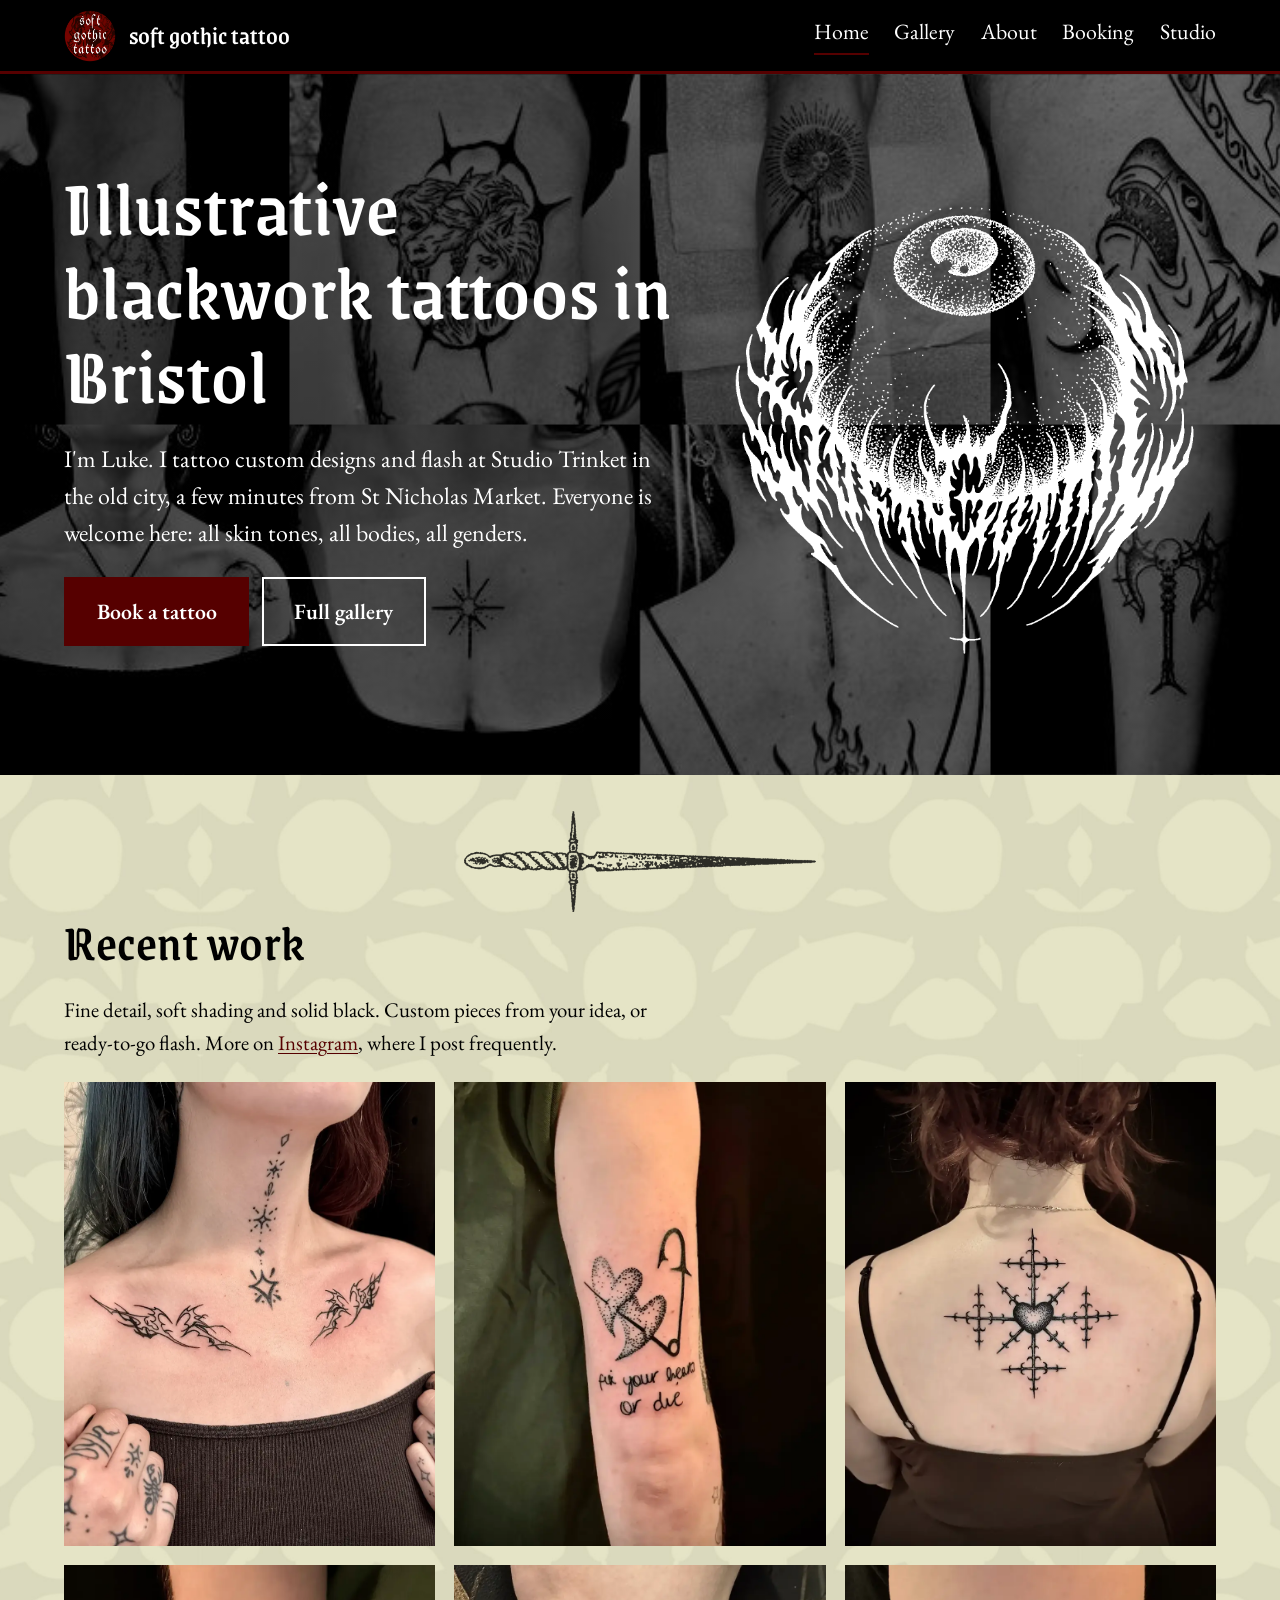
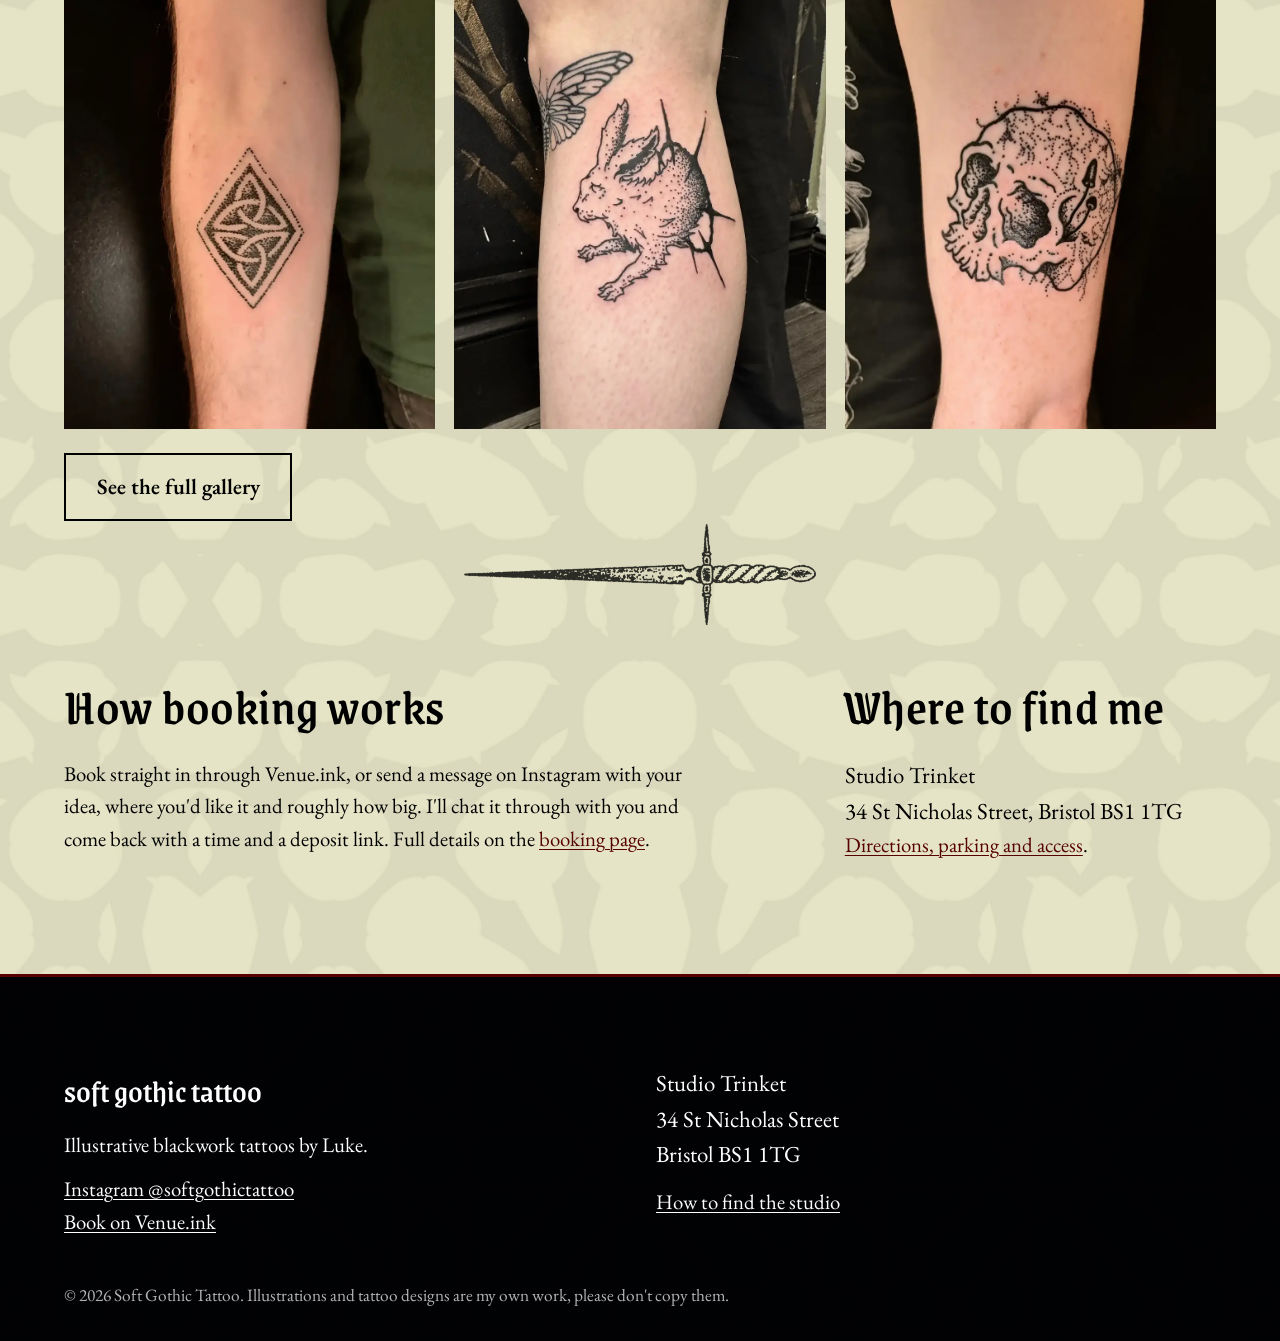
==== index.html @ 846de0ef "Cap the gallery photos at 1200px, half the payload Luke asked for the photographs to come down a bit" ====
<!DOCTYPE html>
<html lang="en-GB">
<head>
<meta charset="utf-8">
<meta name="viewport" content="width=device-width, initial-scale=1">
<title>Soft Gothic Tattoo | Illustrative Blackwork Tattoo Artist in Bristol</title>
<meta name="description" content="Luke tattoos illustrative blackwork — custom and flash — at Studio Trinket, Bristol. Everyone welcome. Book online or message on Instagram.">
<link rel="canonical" href="https://softgothictattoo.co.uk/">
<meta property="og:type" content="website">
<meta property="og:title" content="Soft Gothic Tattoo | Illustrative Blackwork Tattoo Artist in Bristol">
<meta property="og:description" content="Luke tattoos illustrative blackwork — custom and flash — at Studio Trinket, Bristol. Everyone welcome. Book online or message on Instagram.">
<meta property="og:url" content="https://softgothictattoo.co.uk/">
<meta property="og:image" content="https://softgothictattoo.co.uk/img/og.jpg">
<meta property="og:locale" content="en_GB">
<meta name="twitter:card" content="summary_large_image">
<link rel="icon" href="img/favicon-32.png">
<link rel="icon" href="img/icon-512.png">
<link rel="apple-touch-icon" href="img/apple-touch-icon.png">
<meta name="theme-color" content="#560000">
<link rel="preload" href="fonts/GrenzeGotisch-500.woff2" as="font" type="font/woff2" crossorigin>
<link rel="preload" href="fonts/EBGaramond-400.woff2" as="font" type="font/woff2" crossorigin>
<link rel="stylesheet" href="css/style.css">
<script type="application/ld+json">[{"@context": "https://schema.org", "@type": "Person", "name": "Luke", "alternateName": "Soft Gothic Tattoo", "jobTitle": "Tattoo artist", "description": "Illustrative blackwork tattoo artist in Bristol, working from Studio Trinket.", "url": "https://softgothictattoo.co.uk/", "image": "https://softgothictattoo.co.uk/img/og.jpg", "sameAs": ["https://www.instagram.com/softgothictattoo/", "https://venue.ink/@softgothictattoo/"], "knowsAbout": ["Illustrative blackwork tattoos", "Flash tattoos", "Custom tattoo design"], "worksFor": {"@type": "TattooParlor", "name": "Studio Trinket", "sameAs": "https://www.instagram.com/studiotrinket/", "address": {"@type": "PostalAddress", "streetAddress": "34 St Nicholas Street", "addressLocality": "Bristol", "postalCode": "BS1 1TG", "addressCountry": "GB"}}, "workLocation": {"@type": "Place", "name": "Studio Trinket", "address": {"@type": "PostalAddress", "streetAddress": "34 St Nicholas Street", "addressLocality": "Bristol", "postalCode": "BS1 1TG", "addressCountry": "GB"}}}]</script>
</head>
<body>
<header class="site-header">
  <div class="wrap">
    <a class="brand" href=""><img src="img/logo.png" alt="" width="52" height="52"><span>soft gothic tattoo</span></a>
    <nav class="site-nav" aria-label="Main"><ul><li><a href="" aria-current="page">Home</a></li><li><a href="gallery/">Gallery</a></li><li><a href="about/">About</a></li><li><a href="booking/">Booking</a></li><li><a href="studio/">Studio</a></li></ul></nav>
  </div>
</header>
<main>

<section class="hero">
  <div class="wrap">
    <div>
      <h1>Illustrative blackwork tattoos in Bristol</h1>
      <p>I'm Luke. I tattoo custom designs and flash at Studio Trinket in the old city, a few minutes from St Nicholas Market. Everyone is welcome here: all skin tones, all bodies, all genders.</p>
      <div class="btn-row">
        <a class="btn" href="https://venue.ink/@softgothictattoo/" target="_blank" rel="noopener">Book a tattoo</a>
        <a class="btn btn-outline" href="gallery/">Full gallery</a>
      </div>
    </div>
    <div class="hero-art"><img src="img/eye-flash-light.png" alt="Illustrative blackwork flash design of an eye surrounded by flames, drawn by Luke of Soft Gothic Tattoo" width="1400" height="1400"></div>
  </div>
</section>

<div class="rule" aria-hidden="true"><img src="img/dagger-flipped.png" alt="" width="1200" height="344"></div>

<section class="section">
  <div class="wrap">
    <h2>Recent work</h2>
    <p>Fine detail, soft shading and solid black. Custom pieces from your idea, or ready-to-go flash. More on <a href="https://www.instagram.com/softgothictattoo/" target="_blank" rel="noopener">Instagram</a>, where I post frequently.</p>
    <div class="grid">
      <figure><img src="img/tattoos/collarbone_tribal.webp" srcset="img/tattoos/collarbone_tribal-400.webp 400w, img/tattoos/collarbone_tribal-800.webp 800w, img/tattoos/collarbone_tribal.webp 1200w" sizes="(min-width: 52rem) 1200px, 45vw" alt="Symmetrical tribal tattoo on collarbone" width="1200" height="1200" loading="lazy"></figure>
      <figure><img src="img/tattoos/bicep_heart.webp" srcset="img/tattoos/bicep_heart-400.webp 400w, img/tattoos/bicep_heart-800.webp 800w, img/tattoos/bicep_heart.webp 900w" sizes="(min-width: 52rem) 1200px, 45vw" alt="Illustrative tattoo of heart pierced with paperclip and text on bicep" width="900" height="1200" loading="lazy"></figure>
      <figure><img src="img/tattoos/back_ornamental.webp" srcset="img/tattoos/back_ornamental-400.webp 400w, img/tattoos/back_ornamental-800.webp 800w, img/tattoos/back_ornamental.webp 899w" sizes="(min-width: 52rem) 1200px, 45vw" alt="Symmetrical blackwork tattoo on upper back" width="899" height="1200" loading="lazy"></figure>
      <figure><img src="img/tattoos/forearm_celtic.webp" srcset="img/tattoos/forearm_celtic-400.webp 400w, img/tattoos/forearm_celtic-800.webp 800w, img/tattoos/forearm_celtic.webp 938w" sizes="(min-width: 52rem) 1200px, 45vw" alt="Celtic tattoo on forearm" width="938" height="1200" loading="lazy"></figure>
      <figure><img src="img/tattoos/calf_illustrative.webp" srcset="img/tattoos/calf_illustrative-400.webp 400w, img/tattoos/calf_illustrative-800.webp 800w, img/tattoos/calf_illustrative.webp 900w" sizes="(min-width: 52rem) 1200px, 45vw" alt="Illustrative rabbit tattoo on calf" width="900" height="1200" loading="lazy"></figure>
      <figure><img src="img/tattoos/forearm_skull.webp" srcset="img/tattoos/forearm_skull-400.webp 400w, img/tattoos/forearm_skull-800.webp 800w, img/tattoos/forearm_skull.webp 900w" sizes="(min-width: 52rem) 1200px, 45vw" alt="Illustrative skull tattoo on the upper arm" width="900" height="1200" loading="lazy"></figure>
    </div>
    <div class="btn-row"><a class="btn btn-outline" href="gallery/">See the full gallery</a></div>
  </div>
</section>

<div class="rule" aria-hidden="true"><img src="img/dagger.png" alt="" width="1200" height="344"></div>

<section class="section">
  <div class="wrap cols cols-aside">
    <div>
      <h2>How booking works</h2>
      <p>Book straight in through Venue.ink, or send a message on Instagram with your idea, where you'd like it and roughly how big. I'll chat it through with you and come back with a time and a deposit link. Full details on the <a href="booking/">booking page</a>.</p>
    </div>
    <div>
      <h2>Where to find me</h2>
      <address class="address">Studio Trinket<br>34 St Nicholas Street, Bristol BS1 1TG</address>
      <p><a href="studio/">Directions, parking and access</a>.</p>
    </div>
  </div>
</section>

</main>
<footer class="site-footer">
  <div class="wrap">
    <div class="cols">
      <div>
        <div class="footer-brand">soft gothic tattoo</div>
        <p>Illustrative blackwork tattoos by Luke.</p>
        <p><a href="https://www.instagram.com/softgothictattoo/" rel="me noopener" target="_blank">Instagram @softgothictattoo</a><br><a href="https://venue.ink/@softgothictattoo/" target="_blank" rel="noopener">Book on Venue.ink</a></p>
      </div>
      <div>
        <address class="address">Studio Trinket<br>34 St Nicholas Street<br>Bristol BS1 1TG</address>
        <p><a href="studio/">How to find the studio</a></p>
      </div>
    </div>
    <small>&copy; 2026 Soft Gothic Tattoo. Illustrations and tattoo designs are my own work, please don't copy them.</small>
  </div>
</footer>
</body>
</html>
---- css/style.css ----
/* Soft Gothic Tattoo — style.css
   Tokens sampled from Luke's business card and Instagram assets. */

@font-face {
  font-family: "Grenze Gotisch";
  src: url("../fonts/GrenzeGotisch-500.woff2") format("woff2");
  font-weight: 500; font-style: normal; font-display: swap;
}
@font-face {
  font-family: "EB Garamond";
  src: url("../fonts/EBGaramond-400.woff2") format("woff2");
  font-weight: 400; font-style: normal; font-display: swap;
}
@font-face {
  font-family: "EB Garamond";
  src: url("../fonts/EBGaramond-400i.woff2") format("woff2");
  font-weight: 400; font-style: italic; font-display: swap;
}
@font-face {
  font-family: "EB Garamond";
  src: url("../fonts/EBGaramond-600.woff2") format("woff2");
  font-weight: 600; font-style: normal; font-display: swap;
}

:root {
  --ink: #000000;
  --parchment: #e5e4c6;
  --parchment-dark: #dad9bd;
  --parchment-deep: #c9c8aa;
  --oxblood: #560000;
  --bone: #ffffff;

  --display: "Grenze Gotisch", "UnifrakturCook", serif;
  --body: "EB Garamond", Garamond, Georgia, serif;

  --measure: 62ch;
  --gutter: clamp(1.25rem, 4vw, 3rem);
  --space: clamp(2.5rem, 7vw, 6rem);
}

*, *::before, *::after { box-sizing: border-box; }

/* The parchment colour stays underneath: the tile is the same #e5e4c6 in its
   light areas, so the page still reads correctly while the image loads, and
   if it ever fails to load nothing shifts.
   26rem: the artwork is a kaleidoscope rather than a true
   repeating wallpaper, so past roughly 24rem its mirror axes read as
   irregular blobs with flattened bands between them rather than a pattern.
   This is about as large as it goes while the geometry still resolves. */
html { background: var(--parchment) url("../img/bg-pattern.jpg") top center / 55rem repeat; scroll-behavior: smooth; }
@media (prefers-reduced-motion: reduce) { html { scroll-behavior: auto; } }

body {
  margin: 0;
  color: var(--ink);
  font-family: var(--body);
  font-size: clamp(1.125rem, 1rem + 0.4vw, 1.3rem);
  line-height: 1.55;
  -webkit-font-smoothing: antialiased;
}

img { max-width: 100%; height: auto; display: block; }

a { color: var(--oxblood); text-decoration-thickness: 1px; text-underline-offset: 0.15em; }
a:hover { color: var(--ink); }
:focus-visible { outline: 3px solid var(--oxblood); outline-offset: 3px; }

h1, h2, h3 {
  font-family: var(--display);
  font-weight: 500;
  line-height: 1.05;
  letter-spacing: 0.01em;
  margin: 0 0 0.5em;
}
h1 { font-size: clamp(2.6rem, 2rem + 4vw, 5rem); }
h2 { font-size: clamp(2rem, 1.5rem + 2.2vw, 3.2rem); }
h3 { font-size: clamp(1.5rem, 1.2rem + 1vw, 2rem); }
p  { margin: 0 0 1.1em; max-width: var(--measure); }
ul, ol { max-width: var(--measure); padding-left: 1.2em; }
li { margin-bottom: 0.35em; }
strong { font-weight: 600; }

.wrap { width: min(100% - 2 * var(--gutter), 72rem); margin-inline: auto; }

/* ---------- Header ---------- */
.site-header {
  background: var(--ink);
  color: var(--bone);
  border-bottom: 3px solid var(--oxblood);
}
.site-header .wrap {
  display: flex; align-items: center; justify-content: space-between;
  gap: 1rem; padding: 0.6rem 0;
}
.brand { display: flex; align-items: center; gap: 0.8rem; color: var(--bone); text-decoration: none; }
.brand img { width: 52px; height: 52px; }
.brand span { font-family: var(--display); font-size: 1.6rem; line-height: 1; }
.site-nav ul { list-style: none; margin: 0; padding: 0; display: flex; gap: clamp(0.8rem, 2vw, 1.6rem); flex-wrap: wrap; justify-content: flex-end; }
/* 1.05em, matching .btn, not 1.05rem: rem is against the 16px root while the
   buttons scale with the body's fluid size, so the same number in different
   units left the nav five pixels smaller and the gap widened with the
   viewport. */
.site-nav a { color: var(--bone); text-decoration: none; font-size: 1.05em; padding: 0.3em 0; border-bottom: 2px solid transparent; }
.site-nav a:hover, .site-nav a[aria-current="page"] { border-bottom-color: var(--oxblood); color: var(--bone); }
@media (max-width: 40rem) {
  .site-header .wrap { flex-direction: column; align-items: flex-start; }
  /* Thumb-sized nav targets. At 0.3em padding these came out 38px tall, under
     the 44px touch guideline; the extra padding is only applied here so the
     desktop header keeps its height. */
  .site-nav a { padding: 0.62em 0; }
  .site-nav ul { justify-content: flex-start; }
}

/* ---------- Hero ---------- */
.hero {
  position: relative; isolation: isolate;
  /* Collage of 24 pieces from img/tattoos, desaturated and darkened.
     --ink underneath keeps the band solid while it loads. White text sits
     on this, so the darkening in the file and the ::before gradient below
     work together; check contrast if either changes. */
  background: var(--ink) url("../img/hero-collage.jpg") center / cover;
  color: var(--bone);
  padding: var(--space) 0;
}
.hero::before { content: ""; position: absolute; inset: 0; z-index: -1;
  background: linear-gradient(90deg, rgba(0,0,0,.6), rgba(0,0,0,.4)); }
/* The gradient is horizontal, so on a wide screen the text sits in its dark
   end and the light end falls under the artwork. On a phone the text spans
   the full width and reaches the light end, which is why the light stop is
   .4 and not lower: at .25 the heading measured 4.2:1 there, under AA. */
.hero .wrap { display: grid; grid-template-columns: 1fr; gap: 2rem; align-items: center; }
@media (min-width: 52rem) { .hero .wrap { grid-template-columns: 1.1fr 0.9fr; } }
.hero h1 { color: var(--bone); margin-bottom: 0.3em; }
.hero p { font-size: 1.15em; color: var(--bone); }
.hero a { color: var(--bone); }
.hero-art { justify-self: center; max-width: 30rem; }
/* The artwork is now cream ink on transparency, drawn to sit straight on
   the dark hero. The white mount it used to need would box it in. */
.hero-art img { background: none; border: 0; }
/* The portrait is a circle drawn on a square with transparent corners, so the
   crop is done here rather than baked into the file: that keeps it a small
   flat JPEG and lets the browser antialias the edge. */
.portrait { justify-self: center; max-width: 30rem; }
.portrait img { width: 100%; height: auto; border-radius: 50%; }

/* ---------- Sections ---------- */
.section { padding: var(--space) 0; }
.section-alt { background: var(--parchment-dark); }
/* The blade is a thin line in a box ~101px tall: the crossguard spikes are
   part of the artwork, so the canvas cannot be cropped, but the space they
   sit in is nearly empty. The negative margin reclaims that dead space, which
   padding alone cannot reach. It scales with the viewport because the dead
   space scales with the image: a fixed value large enough to help on desktop
   is larger than the whole empty area on a phone, and pulls the spike tips up
   into the dark hero where they vanish. */
.rule { display: flex; justify-content: center; align-items: center; gap: 0; padding: 0 var(--gutter); margin: clamp(-1.5rem, -2vw, -0.5rem) 0; }
/* A dagger is already a visual break, so a section butting onto one does not
   need its full rhythm spacing as well: the two together read as a hole. */
.rule + .section { padding-top: calc(var(--space) * 0.3); }
.section:has(+ .rule) { padding-bottom: calc(var(--space) * 0.3); }

/* The negative margin above closes the gap on both sides of a dagger. The two
   outer edges want air instead: the top dagger should sit clear of the hero,
   and the lower one should give the section beneath it room to start. Dropping
   the pull on just those edges restores the image's own spacing there. */
.hero + .rule { margin-top: calc(var(--space) * 0.4); }
.section + .rule { margin-bottom: calc(var(--space) * 0.3); }
/* A trailing button row carries its own bottom margin, which would stack
   on that padding and reopen the gap the line above just closed. */
.section:has(+ .rule) .btn-row:last-child { margin-bottom: 0; }
.rule img { width: min(44%, 22rem); filter: invert(1); opacity: 0.8; }
.rule img + img { transform: scaleX(-1); }
.hero .rule img, .site-footer .rule img { filter: none; }

/* cross as list marker and small ornament */
.cross-list { list-style: none; padding-left: 0; }
.cross-list li { position: relative; padding-left: 1.6em; }
.cross-list li::before {
  content: ""; position: absolute; left: 0; top: 0.42em; width: 0.9em; height: 0.9em;
  background: var(--ink); -webkit-mask: url("../img/cross.png") center / contain no-repeat; mask: url("../img/cross.png") center / contain no-repeat;
}

.btn {
  display: inline-block; font-family: var(--body); font-weight: 600; font-size: 1.05em;
  background: var(--oxblood); color: var(--bone); text-decoration: none;
  padding: 0.7em 1.4em; border: 2px solid var(--oxblood);
}
.btn:hover { background: var(--ink); border-color: var(--ink); color: var(--bone); }
.btn-outline { background: transparent; color: var(--ink); border-color: var(--ink); }
.btn-outline:hover { background: var(--ink); color: var(--bone); }
.hero .btn-outline { color: var(--bone); border-color: var(--bone); }
.btn-row { display: flex; gap: 0.8rem; flex-wrap: wrap; margin: 1.5rem 0 2.5rem; }

/* ---------- Portfolio grid ---------- */
.grid { display: grid; gap: 0.9rem; grid-template-columns: repeat(2, 1fr); }
@media (min-width: 52rem) { .grid { grid-template-columns: repeat(3, 1fr); gap: 1.2rem; } }
.grid figure { margin: 0; background: var(--parchment-dark); overflow: hidden; }
.grid img { width: 100%; aspect-ratio: 4 / 5; object-fit: cover; }

/* Slight zoom on hover. overflow:hidden above keeps the growth inside the
   tile instead of spilling over its neighbours. Guarded by hover:hover so a
   touch screen does not leave a photo stuck mid-zoom after a tap. */
@media (hover: hover) {
  .grid img { transition: transform 0.4s ease; }
  /* 25%. On a 1x desktop the browser picks the 400px file for a 371px slot,
     which a 25% zoom stretches about 1.16x, so the hovered tile softens very
     slightly there. Inflating the `sizes` slot to cover the zoom would fix it
     but would pull the full-size file back down on every 1x desktop, and on
     phones, where hover never fires at all. Not worth 11 MB for a transient
     artefact on one tile. */
  .grid figure:hover img { transform: scale(1.25); }
}
@media (prefers-reduced-motion: reduce) {
  .grid img { transition: none; }
  .grid figure:hover img { transform: none; }
}
.grid figcaption { font-size: 0.95rem; padding: 0.5rem 0.2rem 0.8rem; color: #333; }

/* ---------- Two-column info ---------- */
.cols { display: grid; gap: 2rem; grid-template-columns: 1fr; }
@media (min-width: 52rem) { .cols { grid-template-columns: 1fr 1fr; } }
/* "Where to find me" lines up with the rightmost photo above it. Same three
   tracks and same gap as .grid, with the first column spanning two, so the
   edges are computed from the identical track maths rather than guessed at
   with a percentage. Scoped to this one section: .cols also lays out the
   footer on every page and the studio page. */
@media (min-width: 52rem) {
  .cols-aside { grid-template-columns: repeat(3, 1fr); gap: 1.2rem; }
  .cols-aside > :first-child { grid-column: span 2; }
}

.map { aspect-ratio: 4 / 3; width: 100%; border: 0; filter: grayscale(1) contrast(1.1); }
.address { font-style: normal; font-size: 1.1em; }
.studio-mark { width: min(100%, 16rem); margin: 1rem 0; mix-blend-mode: multiply; }

/* ---------- Footer ---------- */
.site-footer {
  position: relative; isolation: isolate;
  background: var(--ink);
  color: var(--bone);
  padding: var(--space) 0 2rem;
  border-top: 3px solid var(--oxblood);
}
.site-footer::before { content: ""; position: absolute; inset: 0; z-index: -1; opacity: 0.07;
  background: url("../img/pattern.png") center / 26rem; filter: invert(1); }
.site-footer a { color: var(--bone); }
.site-footer .cols { align-items: start; }
.site-footer p, .site-footer address { margin-bottom: 0.6em; }
.site-footer small { display: block; margin-top: 2rem; opacity: 0.7; }
.footer-brand { font-family: var(--display); font-size: 2rem; margin-bottom: 0.4em; }

.visually-hidden { position: absolute; width: 1px; height: 1px; overflow: hidden; clip: rect(0 0 0 0); white-space: nowrap; }

/* ---------- Click to enlarge ---------- */
/* The gallery photo is a link to its full-size file; a script upgrades that
   into a native <dialog>. Both paths are styled here so the link looks the
   same whether or not the script runs. */
.grid a.zoom { display: block; cursor: zoom-in; }
.grid a.zoom:focus-visible { outline: 3px solid var(--oxblood); outline-offset: 3px; }

.lightbox {
  width: 100%; max-width: 100%;
  height: 100%; max-height: 100%;
  margin: 0; padding: 0; border: 0;
  background: transparent;
  overflow: hidden;
  font-family: var(--body);
  color: var(--bone);
}
.lightbox::backdrop { background: rgba(10, 10, 10, 0.94); }
.lightbox img {
  position: absolute; inset: 0; margin: auto;
  width: auto; height: auto;
  max-width: calc(100% - 5rem);
  max-height: calc(100% - 6rem);
}
.lightbox-btn {
  position: absolute;
  display: flex; align-items: center; justify-content: center;
  width: 3rem; height: 3rem;
  padding: 0; border: 0; border-radius: 50%;
  background: rgba(0, 0, 0, 0.55);
  color: var(--bone);
  font-family: var(--body); font-size: 2rem; line-height: 1;
  cursor: pointer;
}
.lightbox-btn:hover { background: var(--oxblood); }
.lightbox-btn:focus-visible { outline: 3px solid var(--bone); outline-offset: 2px; }
.lightbox-close { top: 0.8rem; right: 0.8rem; }
.lightbox-prev { left: 0.5rem; top: 50%; transform: translateY(-50%); }
.lightbox-next { right: 0.5rem; top: 50%; transform: translateY(-50%); }
/* max-width: none undoes the global measure on p, which would otherwise pin
   this to a 62ch box on the left rather than centring it under the photo. */
.lightbox-count {
  position: absolute; left: 0; right: 0; bottom: 1rem;
  margin: 0; max-width: none;
  text-align: center; font-size: 0.95rem; opacity: 0.75;
}

/* Stop the page scrolling behind the open photo. */
body:has(.lightbox[open]) { overflow: hidden; }

/* On a phone the side room the arrows need costs the photo a fifth of the
   screen, so let them sit over its edges instead; their dark discs stay
   legible against the photograph. */
@media (max-width: 40rem) {
  .lightbox img { max-width: calc(100% - 1rem); max-height: calc(100% - 7rem); }
  .lightbox-prev { left: 0.4rem; }
  .lightbox-next { right: 0.4rem; }
}
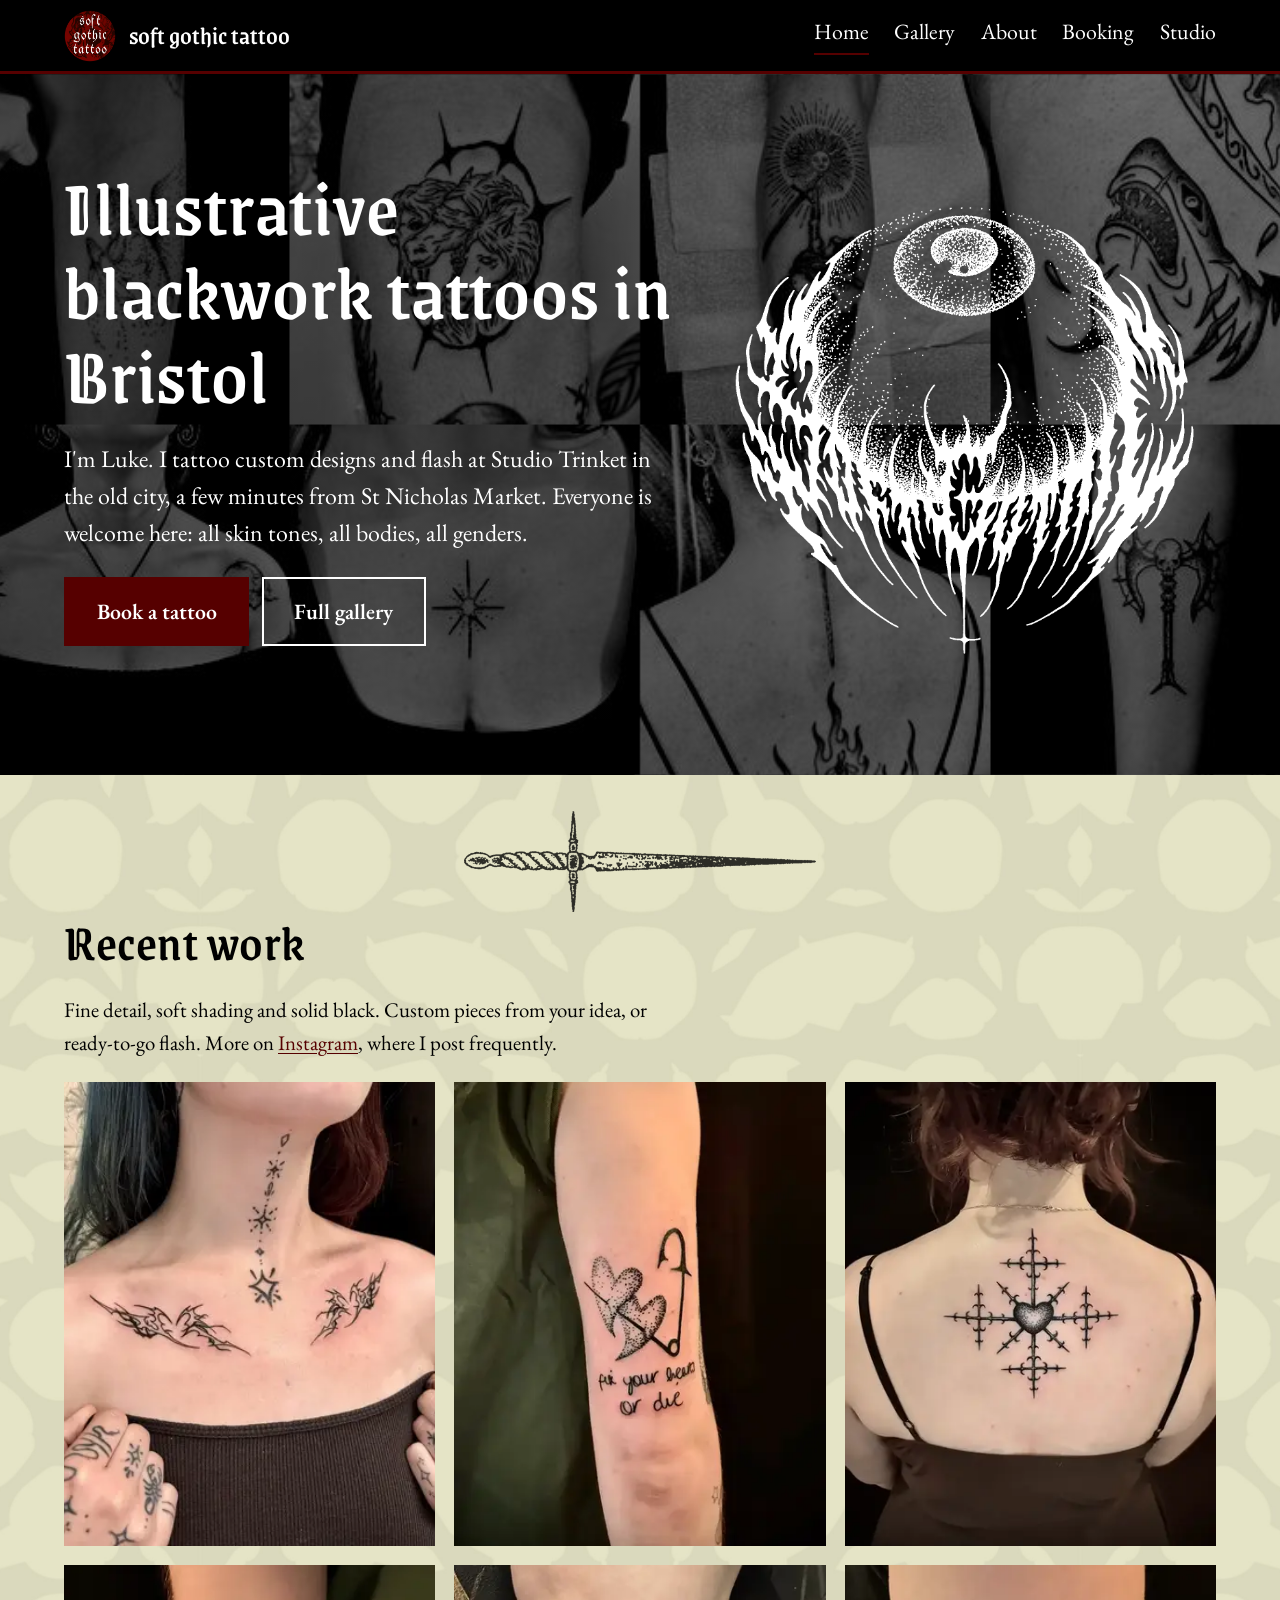
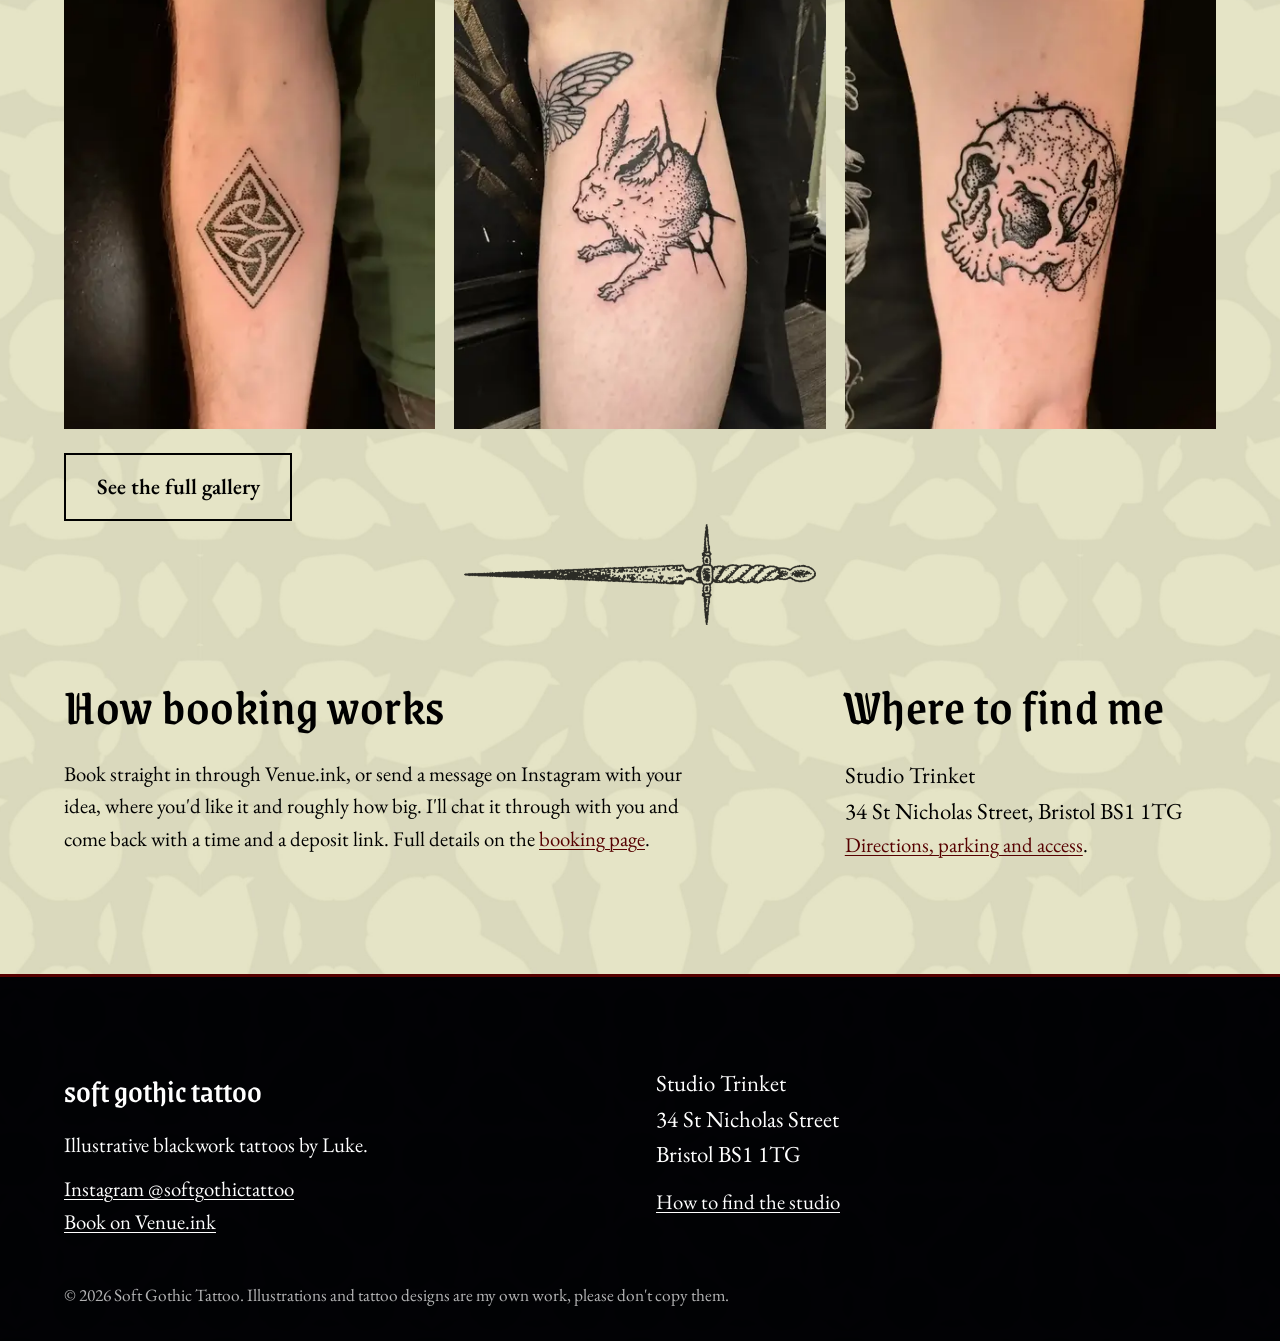
==== commit 3a3a87c5: "Let the tiles load tile-sized photos, and drop unused files A .grid tile is 371px wide on any deskto" ====
--- a/index.html
+++ b/index.html
@@ -52,12 +52,12 @@
     <h2>Recent work</h2>
     <p>Fine detail, soft shading and solid black. Custom pieces from your idea, or ready-to-go flash. More on <a href="https://www.instagram.com/softgothictattoo/" target="_blank" rel="noopener">Instagram</a>, where I post frequently.</p>
     <div class="grid">
-      <figure><img src="img/tattoos/collarbone_tribal.webp" srcset="img/tattoos/collarbone_tribal-400.webp 400w, img/tattoos/collarbone_tribal-800.webp 800w, img/tattoos/collarbone_tribal.webp 1200w" sizes="(min-width: 52rem) 1200px, 45vw" alt="Symmetrical tribal tattoo on collarbone" width="1200" height="1200" loading="lazy"></figure>
-      <figure><img src="img/tattoos/bicep_heart.webp" srcset="img/tattoos/bicep_heart-400.webp 400w, img/tattoos/bicep_heart-800.webp 800w, img/tattoos/bicep_heart.webp 900w" sizes="(min-width: 52rem) 1200px, 45vw" alt="Illustrative tattoo of heart pierced with paperclip and text on bicep" width="900" height="1200" loading="lazy"></figure>
-      <figure><img src="img/tattoos/back_ornamental.webp" srcset="img/tattoos/back_ornamental-400.webp 400w, img/tattoos/back_ornamental-800.webp 800w, img/tattoos/back_ornamental.webp 899w" sizes="(min-width: 52rem) 1200px, 45vw" alt="Symmetrical blackwork tattoo on upper back" width="899" height="1200" loading="lazy"></figure>
-      <figure><img src="img/tattoos/forearm_celtic.webp" srcset="img/tattoos/forearm_celtic-400.webp 400w, img/tattoos/forearm_celtic-800.webp 800w, img/tattoos/forearm_celtic.webp 938w" sizes="(min-width: 52rem) 1200px, 45vw" alt="Celtic tattoo on forearm" width="938" height="1200" loading="lazy"></figure>
-      <figure><img src="img/tattoos/calf_illustrative.webp" srcset="img/tattoos/calf_illustrative-400.webp 400w, img/tattoos/calf_illustrative-800.webp 800w, img/tattoos/calf_illustrative.webp 900w" sizes="(min-width: 52rem) 1200px, 45vw" alt="Illustrative rabbit tattoo on calf" width="900" height="1200" loading="lazy"></figure>
-      <figure><img src="img/tattoos/forearm_skull.webp" srcset="img/tattoos/forearm_skull-400.webp 400w, img/tattoos/forearm_skull-800.webp 800w, img/tattoos/forearm_skull.webp 900w" sizes="(min-width: 52rem) 1200px, 45vw" alt="Illustrative skull tattoo on the upper arm" width="900" height="1200" loading="lazy"></figure>
+      <figure><img src="img/tattoos/collarbone_tribal.webp" srcset="img/tattoos/collarbone_tribal-400.webp 400w, img/tattoos/collarbone_tribal-800.webp 800w, img/tattoos/collarbone_tribal.webp 1200w" sizes="(min-width: 52rem) 380px, 45vw" alt="Symmetrical tribal tattoo on collarbone" width="1200" height="1200" loading="lazy"></figure>
+      <figure><img src="img/tattoos/bicep_heart.webp" srcset="img/tattoos/bicep_heart-400.webp 400w, img/tattoos/bicep_heart-800.webp 800w, img/tattoos/bicep_heart.webp 900w" sizes="(min-width: 52rem) 380px, 45vw" alt="Illustrative tattoo of heart pierced with paperclip and text on bicep" width="900" height="1200" loading="lazy"></figure>
+      <figure><img src="img/tattoos/back_ornamental.webp" srcset="img/tattoos/back_ornamental-400.webp 400w, img/tattoos/back_ornamental-800.webp 800w, img/tattoos/back_ornamental.webp 899w" sizes="(min-width: 52rem) 380px, 45vw" alt="Symmetrical blackwork tattoo on upper back" width="899" height="1200" loading="lazy"></figure>
+      <figure><img src="img/tattoos/forearm_celtic.webp" srcset="img/tattoos/forearm_celtic-400.webp 400w, img/tattoos/forearm_celtic-800.webp 800w, img/tattoos/forearm_celtic.webp 938w" sizes="(min-width: 52rem) 380px, 45vw" alt="Celtic tattoo on forearm" width="938" height="1200" loading="lazy"></figure>
+      <figure><img src="img/tattoos/calf_illustrative.webp" srcset="img/tattoos/calf_illustrative-400.webp 400w, img/tattoos/calf_illustrative-800.webp 800w, img/tattoos/calf_illustrative.webp 900w" sizes="(min-width: 52rem) 380px, 45vw" alt="Illustrative rabbit tattoo on calf" width="900" height="1200" loading="lazy"></figure>
+      <figure><img src="img/tattoos/forearm_skull.webp" srcset="img/tattoos/forearm_skull-400.webp 400w, img/tattoos/forearm_skull-800.webp 800w, img/tattoos/forearm_skull.webp 900w" sizes="(min-width: 52rem) 380px, 45vw" alt="Illustrative skull tattoo on the upper arm" width="900" height="1200" loading="lazy"></figure>
     </div>
     <div class="btn-row"><a class="btn btn-outline" href="gallery/">See the full gallery</a></div>
   </div>
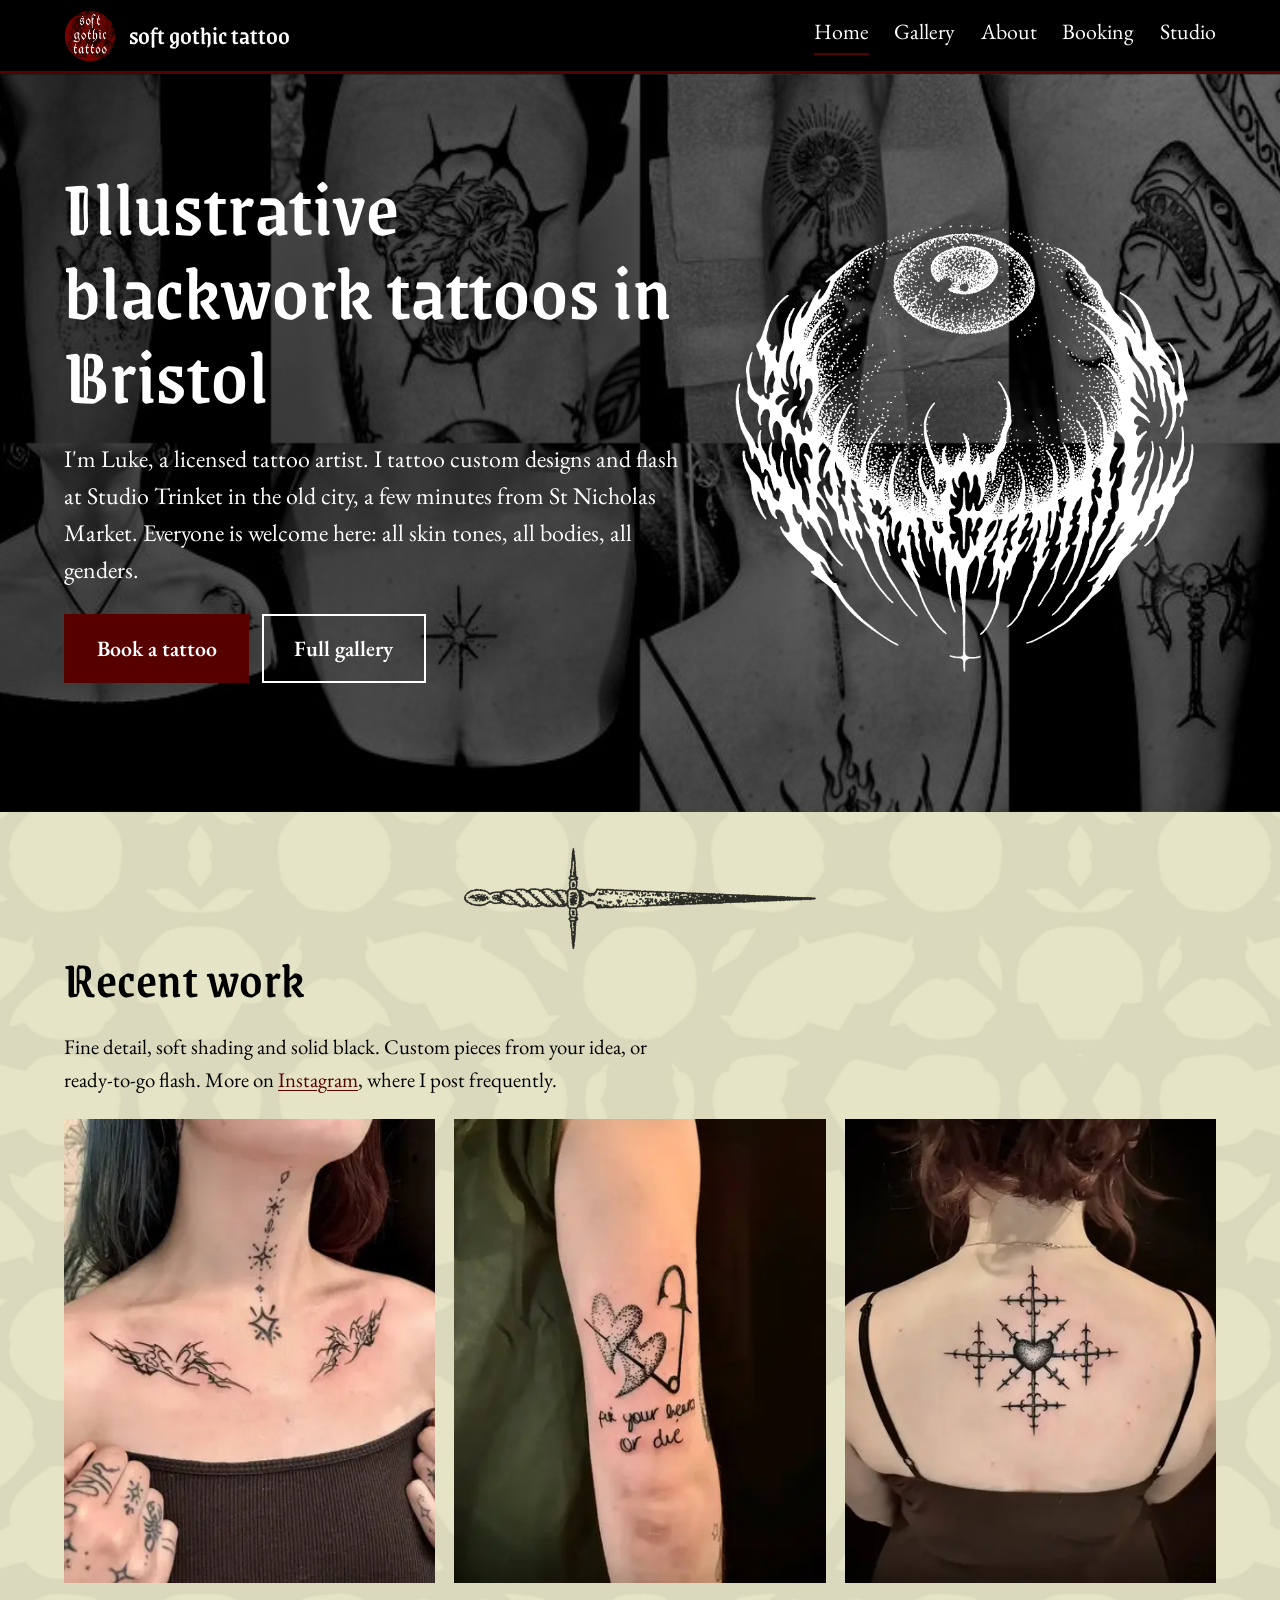
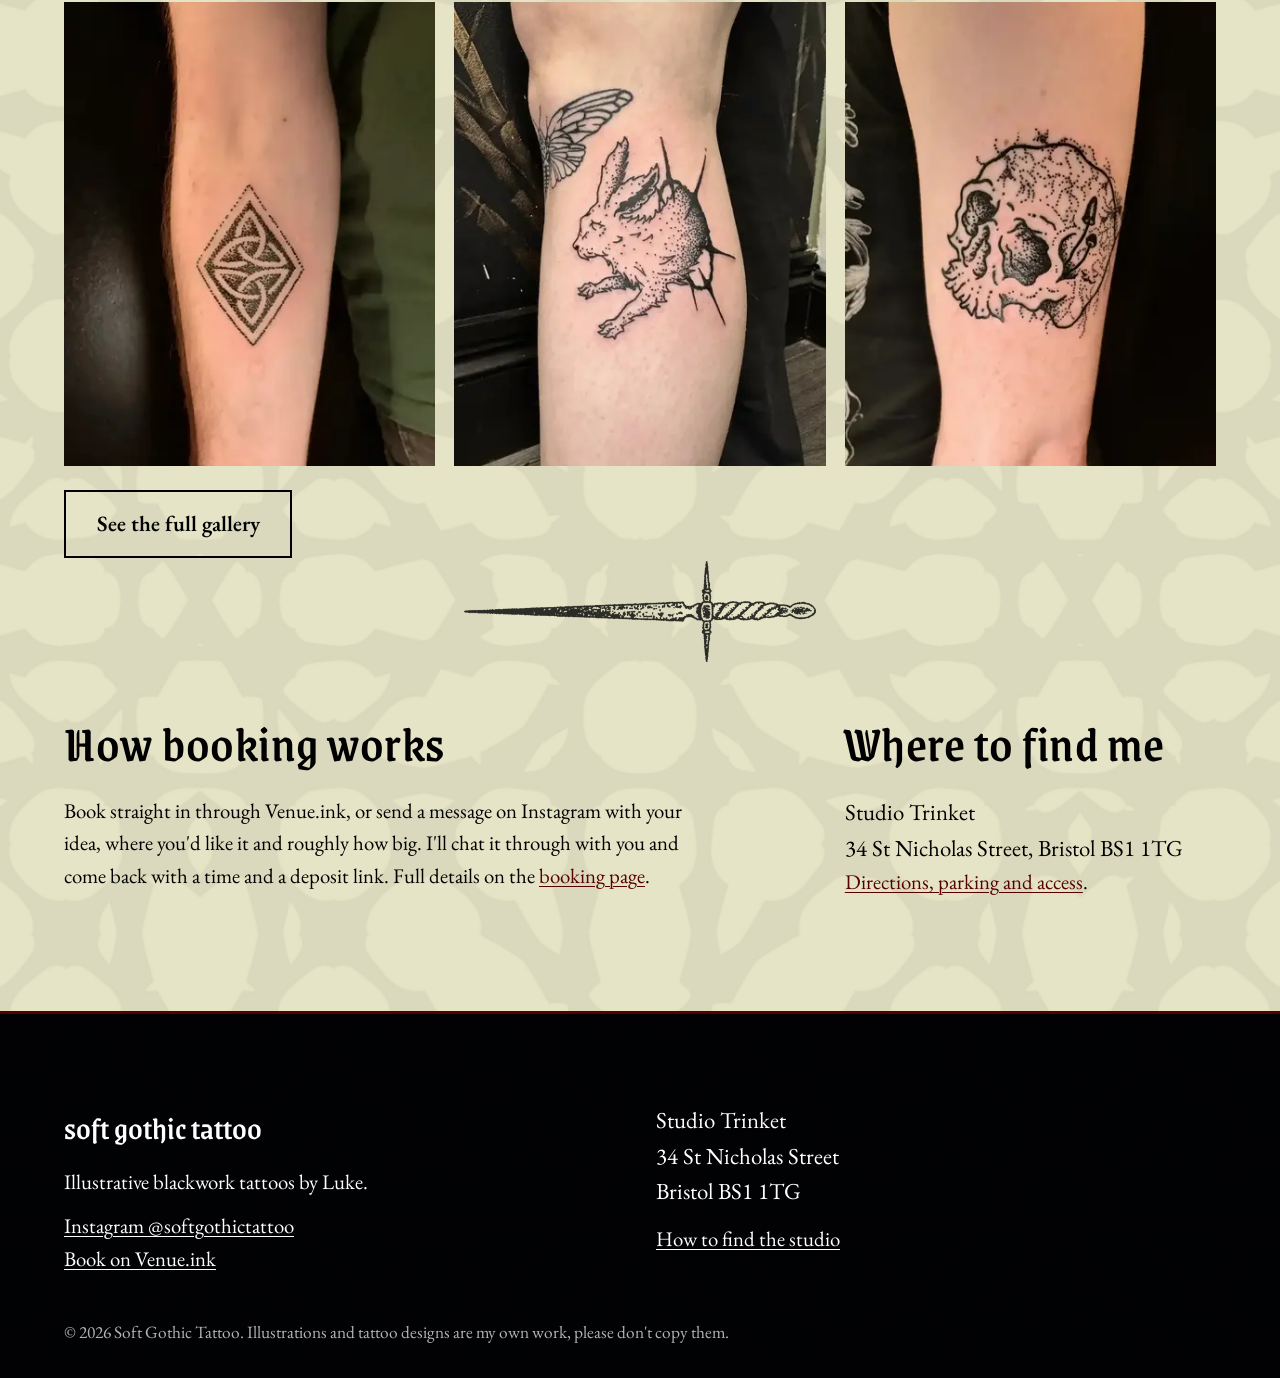
==== commit 2cd5512c: "Move the gallery captions into the enlarged view, and say Luke is licensed The grid is photographs a" ====
--- a/index.html
+++ b/index.html
@@ -5,12 +5,12 @@
 <meta name="viewport" content="width=device-width, initial-scale=1">
 <title>Soft Gothic Tattoo | Illustrative Blackwork Tattoo Artist in Bristol</title>
 <meta name="description" content="Luke tattoos illustrative blackwork — custom and flash — at Studio Trinket, Bristol. Everyone welcome. Book online or message on Instagram.">
-<link rel="canonical" href="https://softgothictattoo.co.uk/">
+<link rel="canonical" href="https://softgothictattoo.github.io/">
 <meta property="og:type" content="website">
 <meta property="og:title" content="Soft Gothic Tattoo | Illustrative Blackwork Tattoo Artist in Bristol">
 <meta property="og:description" content="Luke tattoos illustrative blackwork — custom and flash — at Studio Trinket, Bristol. Everyone welcome. Book online or message on Instagram.">
-<meta property="og:url" content="https://softgothictattoo.co.uk/">
-<meta property="og:image" content="https://softgothictattoo.co.uk/img/og.jpg">
+<meta property="og:url" content="https://softgothictattoo.github.io/">
+<meta property="og:image" content="https://softgothictattoo.github.io/img/og.jpg">
 <meta property="og:locale" content="en_GB">
 <meta name="twitter:card" content="summary_large_image">
 <link rel="icon" href="img/favicon-32.png">
@@ -20,7 +20,7 @@
 <link rel="preload" href="fonts/GrenzeGotisch-500.woff2" as="font" type="font/woff2" crossorigin>
 <link rel="preload" href="fonts/EBGaramond-400.woff2" as="font" type="font/woff2" crossorigin>
 <link rel="stylesheet" href="css/style.css">
-<script type="application/ld+json">[{"@context": "https://schema.org", "@type": "Person", "name": "Luke", "alternateName": "Soft Gothic Tattoo", "jobTitle": "Tattoo artist", "description": "Illustrative blackwork tattoo artist in Bristol, working from Studio Trinket.", "url": "https://softgothictattoo.co.uk/", "image": "https://softgothictattoo.co.uk/img/og.jpg", "sameAs": ["https://www.instagram.com/softgothictattoo/", "https://venue.ink/@softgothictattoo/"], "knowsAbout": ["Illustrative blackwork tattoos", "Flash tattoos", "Custom tattoo design"], "worksFor": {"@type": "TattooParlor", "name": "Studio Trinket", "sameAs": "https://www.instagram.com/studiotrinket/", "address": {"@type": "PostalAddress", "streetAddress": "34 St Nicholas Street", "addressLocality": "Bristol", "postalCode": "BS1 1TG", "addressCountry": "GB"}}, "workLocation": {"@type": "Place", "name": "Studio Trinket", "address": {"@type": "PostalAddress", "streetAddress": "34 St Nicholas Street", "addressLocality": "Bristol", "postalCode": "BS1 1TG", "addressCountry": "GB"}}}]</script>
+<script type="application/ld+json">[{"@context": "https://schema.org", "@type": "Person", "name": "Luke", "alternateName": "Soft Gothic Tattoo", "jobTitle": "Tattoo artist", "description": "Illustrative blackwork tattoo artist in Bristol, working from Studio Trinket.", "url": "https://softgothictattoo.github.io/", "image": "https://softgothictattoo.github.io/img/og.jpg", "sameAs": ["https://www.instagram.com/softgothictattoo/", "https://venue.ink/@softgothictattoo/"], "knowsAbout": ["Illustrative blackwork tattoos", "Flash tattoos", "Custom tattoo design"], "worksFor": {"@type": "TattooParlor", "name": "Studio Trinket", "sameAs": "https://www.instagram.com/studiotrinket/", "address": {"@type": "PostalAddress", "streetAddress": "34 St Nicholas Street", "addressLocality": "Bristol", "postalCode": "BS1 1TG", "addressCountry": "GB"}}, "workLocation": {"@type": "Place", "name": "Studio Trinket", "address": {"@type": "PostalAddress", "streetAddress": "34 St Nicholas Street", "addressLocality": "Bristol", "postalCode": "BS1 1TG", "addressCountry": "GB"}}}]</script>
 </head>
 <body>
 <header class="site-header">
@@ -35,7 +35,7 @@
   <div class="wrap">
     <div>
       <h1>Illustrative blackwork tattoos in Bristol</h1>
-      <p>I'm Luke. I tattoo custom designs and flash at Studio Trinket in the old city, a few minutes from St Nicholas Market. Everyone is welcome here: all skin tones, all bodies, all genders.</p>
+      <p>I'm Luke, a licensed tattoo artist. I tattoo custom designs and flash at Studio Trinket in the old city, a few minutes from St Nicholas Market. Everyone is welcome here: all skin tones, all bodies, all genders.</p>
       <div class="btn-row">
         <a class="btn" href="https://venue.ink/@softgothictattoo/" target="_blank" rel="noopener">Book a tattoo</a>
         <a class="btn btn-outline" href="gallery/">Full gallery</a>
@@ -52,12 +52,12 @@
     <h2>Recent work</h2>
     <p>Fine detail, soft shading and solid black. Custom pieces from your idea, or ready-to-go flash. More on <a href="https://www.instagram.com/softgothictattoo/" target="_blank" rel="noopener">Instagram</a>, where I post frequently.</p>
     <div class="grid">
-      <figure><img src="img/tattoos/collarbone_tribal.webp" srcset="img/tattoos/collarbone_tribal-400.webp 400w, img/tattoos/collarbone_tribal-800.webp 800w, img/tattoos/collarbone_tribal.webp 1200w" sizes="(min-width: 52rem) 380px, 45vw" alt="Symmetrical tribal tattoo on collarbone" width="1200" height="1200" loading="lazy"></figure>
-      <figure><img src="img/tattoos/bicep_heart.webp" srcset="img/tattoos/bicep_heart-400.webp 400w, img/tattoos/bicep_heart-800.webp 800w, img/tattoos/bicep_heart.webp 900w" sizes="(min-width: 52rem) 380px, 45vw" alt="Illustrative tattoo of heart pierced with paperclip and text on bicep" width="900" height="1200" loading="lazy"></figure>
-      <figure><img src="img/tattoos/back_ornamental.webp" srcset="img/tattoos/back_ornamental-400.webp 400w, img/tattoos/back_ornamental-800.webp 800w, img/tattoos/back_ornamental.webp 899w" sizes="(min-width: 52rem) 380px, 45vw" alt="Symmetrical blackwork tattoo on upper back" width="899" height="1200" loading="lazy"></figure>
-      <figure><img src="img/tattoos/forearm_celtic.webp" srcset="img/tattoos/forearm_celtic-400.webp 400w, img/tattoos/forearm_celtic-800.webp 800w, img/tattoos/forearm_celtic.webp 938w" sizes="(min-width: 52rem) 380px, 45vw" alt="Celtic tattoo on forearm" width="938" height="1200" loading="lazy"></figure>
-      <figure><img src="img/tattoos/calf_illustrative.webp" srcset="img/tattoos/calf_illustrative-400.webp 400w, img/tattoos/calf_illustrative-800.webp 800w, img/tattoos/calf_illustrative.webp 900w" sizes="(min-width: 52rem) 380px, 45vw" alt="Illustrative rabbit tattoo on calf" width="900" height="1200" loading="lazy"></figure>
-      <figure><img src="img/tattoos/forearm_skull.webp" srcset="img/tattoos/forearm_skull-400.webp 400w, img/tattoos/forearm_skull-800.webp 800w, img/tattoos/forearm_skull.webp 900w" sizes="(min-width: 52rem) 380px, 45vw" alt="Illustrative skull tattoo on the upper arm" width="900" height="1200" loading="lazy"></figure>
+      <figure><img src="img/tattoos/tribal-tattoos-both-collarbones.webp" srcset="img/tattoos/tribal-tattoos-both-collarbones-400.webp 400w, img/tattoos/tribal-tattoos-both-collarbones-800.webp 800w, img/tattoos/tribal-tattoos-both-collarbones.webp 1200w" sizes="(min-width: 52rem) 380px, 45vw" alt="Symmetrical tribal tattoo on collarbone" width="1200" height="1200" loading="lazy"></figure>
+      <figure><img src="img/tattoos/pierced-hearts-tattoo-lettering.webp" srcset="img/tattoos/pierced-hearts-tattoo-lettering-400.webp 400w, img/tattoos/pierced-hearts-tattoo-lettering-800.webp 800w, img/tattoos/pierced-hearts-tattoo-lettering.webp 900w" sizes="(min-width: 52rem) 380px, 45vw" alt="Illustrative tattoo of heart pierced with paperclip and text on bicep" width="900" height="1200" loading="lazy"></figure>
+      <figure><img src="img/tattoos/ornamental-cross-tattoo-upper-back.webp" srcset="img/tattoos/ornamental-cross-tattoo-upper-back-400.webp 400w, img/tattoos/ornamental-cross-tattoo-upper-back-800.webp 800w, img/tattoos/ornamental-cross-tattoo-upper-back.webp 899w" sizes="(min-width: 52rem) 380px, 45vw" alt="Symmetrical blackwork tattoo on upper back" width="899" height="1200" loading="lazy"></figure>
+      <figure><img src="img/tattoos/celtic-knot-tattoo-diamond-frame.webp" srcset="img/tattoos/celtic-knot-tattoo-diamond-frame-400.webp 400w, img/tattoos/celtic-knot-tattoo-diamond-frame-800.webp 800w, img/tattoos/celtic-knot-tattoo-diamond-frame.webp 938w" sizes="(min-width: 52rem) 380px, 45vw" alt="Celtic tattoo on forearm" width="938" height="1200" loading="lazy"></figure>
+      <figure><img src="img/tattoos/hare-butterfly-tattoo-calf.webp" srcset="img/tattoos/hare-butterfly-tattoo-calf-400.webp 400w, img/tattoos/hare-butterfly-tattoo-calf-800.webp 800w, img/tattoos/hare-butterfly-tattoo-calf.webp 900w" sizes="(min-width: 52rem) 380px, 45vw" alt="Illustrative rabbit tattoo on calf" width="900" height="1200" loading="lazy"></figure>
+      <figure><img src="img/tattoos/dotwork-skull-tattoo-forearm.webp" srcset="img/tattoos/dotwork-skull-tattoo-forearm-400.webp 400w, img/tattoos/dotwork-skull-tattoo-forearm-800.webp 800w, img/tattoos/dotwork-skull-tattoo-forearm.webp 900w" sizes="(min-width: 52rem) 380px, 45vw" alt="Illustrative skull tattoo on the upper arm" width="900" height="1200" loading="lazy"></figure>
     </div>
     <div class="btn-row"><a class="btn btn-outline" href="gallery/">See the full gallery</a></div>
   </div>
--- a/css/style.css
+++ b/css/style.css
@@ -214,7 +214,16 @@
   .grid img { transition: none; }
   .grid figure:hover img { transform: none; }
 }
-.grid figcaption { font-size: 0.95rem; padding: 0.5rem 0.2rem 0.8rem; color: #333; }
+/* The caption is not printed under the tile: Luke wanted the grid to be
+   photographs and nothing else. It is not deleted, because it is the
+   caption the lightbox reads out and because a screen reader should still
+   get it while moving through the grid. It is shown, to everyone, the
+   moment a photograph is opened - so the words are reachable rather than
+   buried for a crawler's benefit. */
+.grid figcaption {
+  position: absolute; width: 1px; height: 1px;
+  overflow: hidden; clip: rect(0 0 0 0); white-space: nowrap;
+}
 
 /* ---------- Two-column info ---------- */
 .cols { display: grid; gap: 2rem; grid-template-columns: 1fr; }
@@ -231,7 +240,9 @@
 
 .map { aspect-ratio: 4 / 3; width: 100%; border: 0; filter: grayscale(1) contrast(1.1); }
 .address { font-style: normal; font-size: 1.1em; }
-.studio-mark { width: min(100%, 16rem); margin: 1rem 0; mix-blend-mode: multiply; }
+/* Extra room below the mark: the h1 under it is visually hidden, so without
+   this the address sits straight against the logo with nothing between. */
+.studio-mark { width: min(100%, 16rem); margin: 1rem 0 2rem; mix-blend-mode: multiply; }
 
 /* ---------- Footer ---------- */
 .site-footer {
@@ -272,7 +283,8 @@
   position: absolute; inset: 0; margin: auto;
   width: auto; height: auto;
   max-width: calc(100% - 5rem);
-  max-height: calc(100% - 6rem);
+  /* Bottom clearance covers the caption and the counter under the photo. */
+  max-height: calc(100% - 8.5rem);
 }
 .lightbox-btn {
   position: absolute;
@@ -291,11 +303,13 @@
 .lightbox-next { right: 0.5rem; top: 50%; transform: translateY(-50%); }
 /* max-width: none undoes the global measure on p, which would otherwise pin
    this to a 62ch box on the left rather than centring it under the photo. */
-.lightbox-count {
-  position: absolute; left: 0; right: 0; bottom: 1rem;
-  margin: 0; max-width: none;
-  text-align: center; font-size: 0.95rem; opacity: 0.75;
-}
+.lightbox-caption, .lightbox-count {
+  position: absolute; left: 0; right: 0;
+  margin: 0; max-width: none; padding: 0 4.5rem;
+  text-align: center;
+}
+.lightbox-caption { bottom: 2.4rem; font-size: 1.05rem; }
+.lightbox-count { bottom: 1rem; font-size: 0.9rem; opacity: 0.6; }
 
 /* Stop the page scrolling behind the open photo. */
 body:has(.lightbox[open]) { overflow: hidden; }
@@ -304,7 +318,8 @@
    screen, so let them sit over its edges instead; their dark discs stay
    legible against the photograph. */
 @media (max-width: 40rem) {
-  .lightbox img { max-width: calc(100% - 1rem); max-height: calc(100% - 7rem); }
+  .lightbox img { max-width: calc(100% - 1rem); max-height: calc(100% - 9rem); }
+  .lightbox-caption, .lightbox-count { padding: 0 1rem; }
   .lightbox-prev { left: 0.4rem; }
   .lightbox-next { right: 0.4rem; }
 }
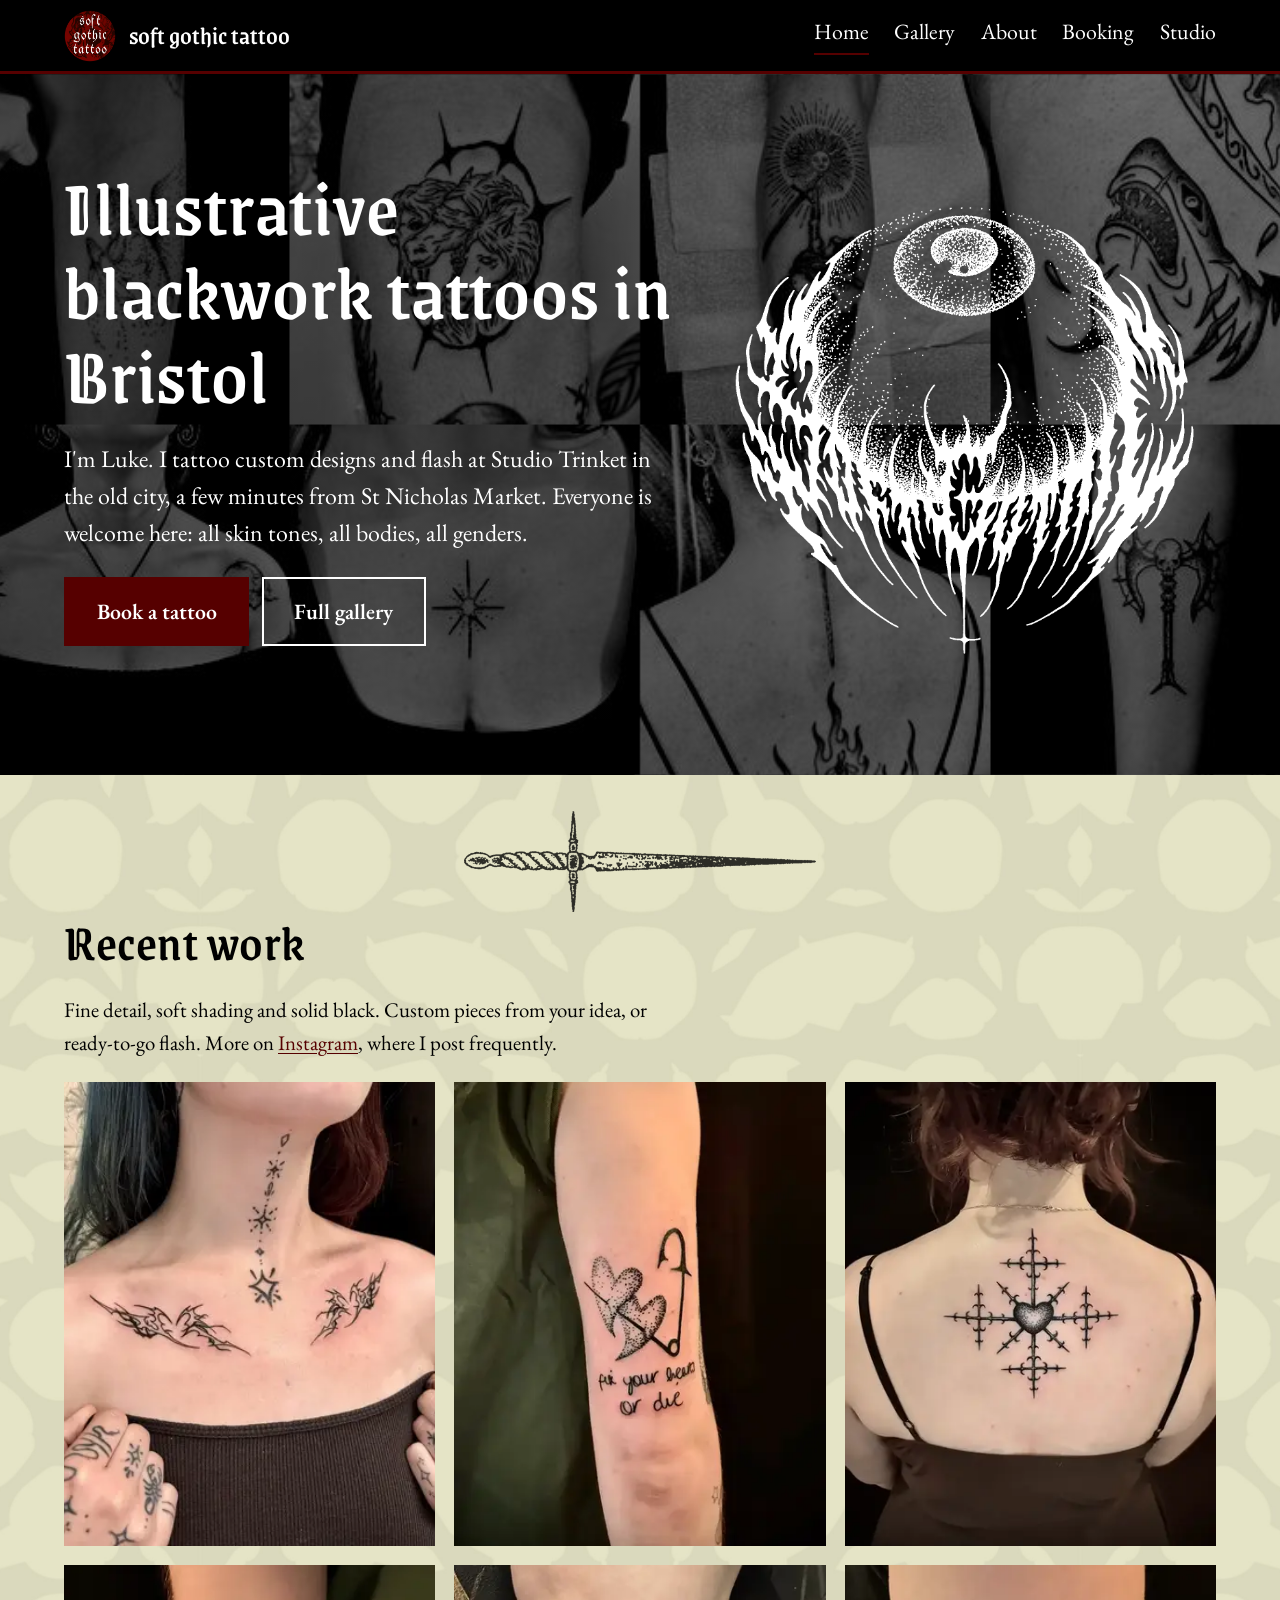
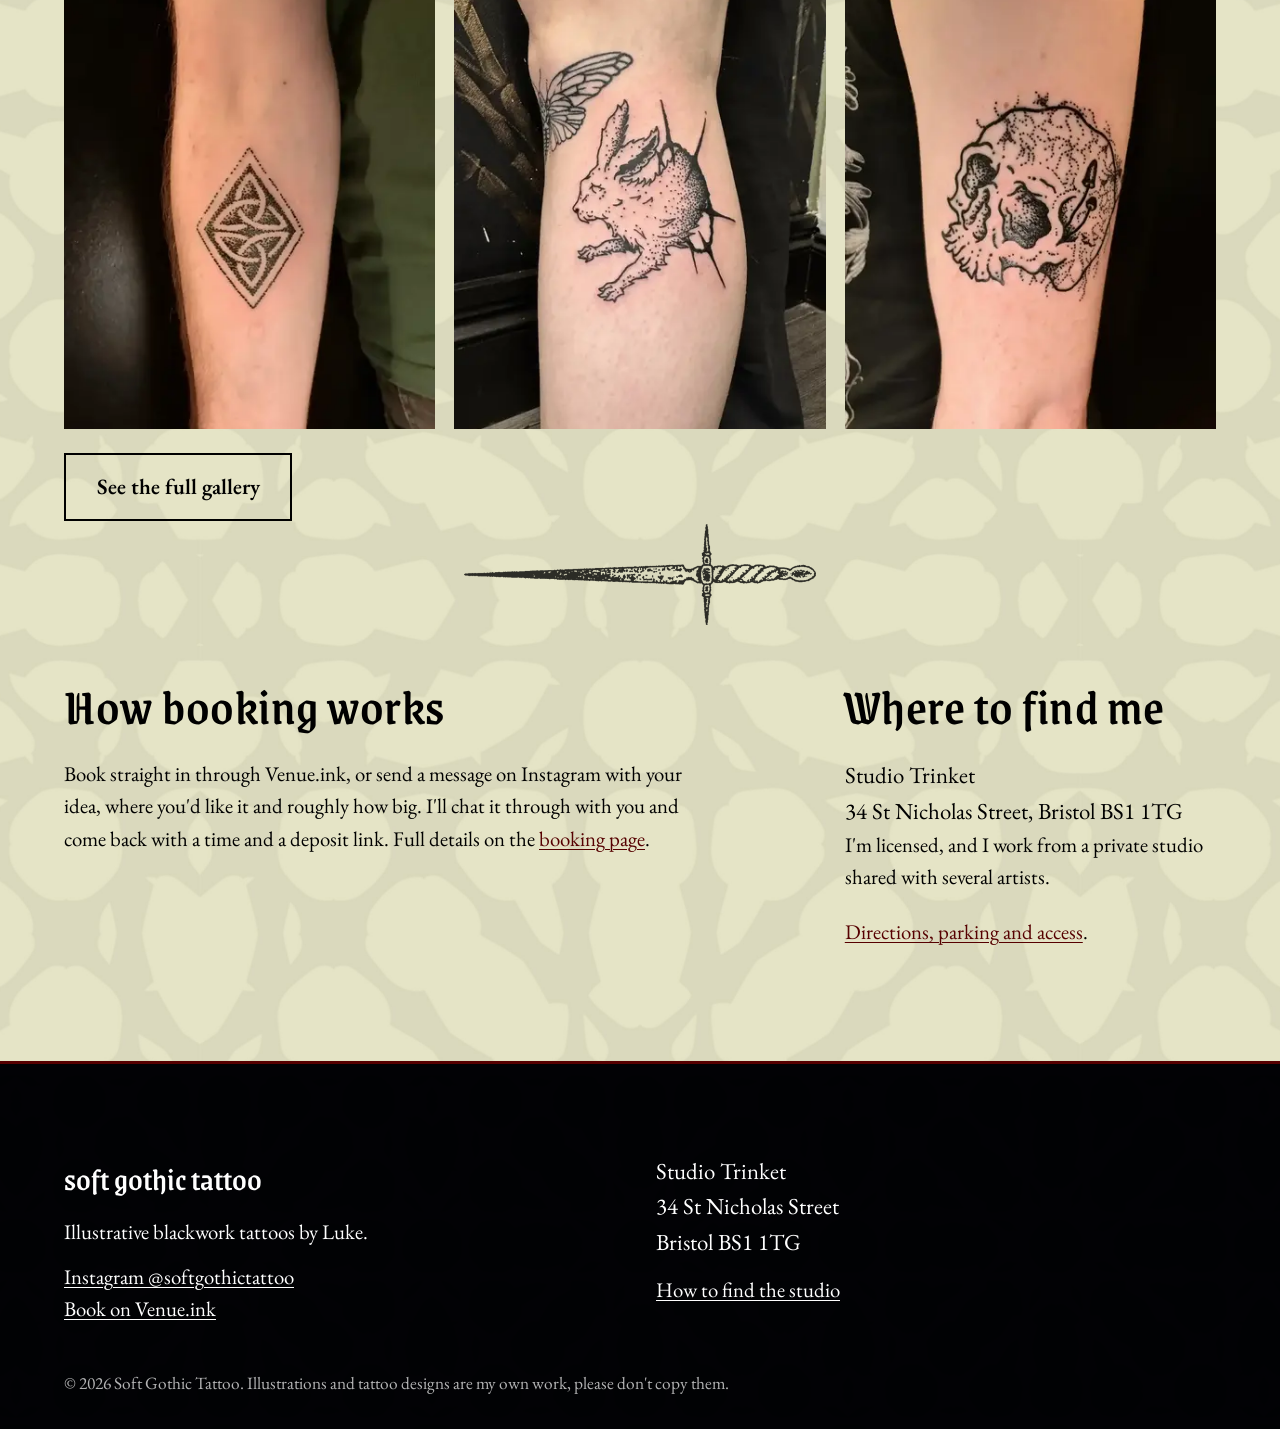
==== commit 3452a4fb: "Move the licensing line somewhere it reads naturally "I'm Luke, a licensed tattoo artist" put a cred" ====
--- a/index.html
+++ b/index.html
@@ -35,7 +35,7 @@
   <div class="wrap">
     <div>
       <h1>Illustrative blackwork tattoos in Bristol</h1>
-      <p>I'm Luke, a licensed tattoo artist. I tattoo custom designs and flash at Studio Trinket in the old city, a few minutes from St Nicholas Market. Everyone is welcome here: all skin tones, all bodies, all genders.</p>
+      <p>I'm Luke. I tattoo custom designs and flash at Studio Trinket in the old city, a few minutes from St Nicholas Market. Everyone is welcome here: all skin tones, all bodies, all genders.</p>
       <div class="btn-row">
         <a class="btn" href="https://venue.ink/@softgothictattoo/" target="_blank" rel="noopener">Book a tattoo</a>
         <a class="btn btn-outline" href="gallery/">Full gallery</a>
@@ -74,6 +74,7 @@
     <div>
       <h2>Where to find me</h2>
       <address class="address">Studio Trinket<br>34 St Nicholas Street, Bristol BS1 1TG</address>
+      <p>I'm licensed, and I work from a private studio shared with several artists.</p>
       <p><a href="studio/">Directions, parking and access</a>.</p>
     </div>
   </div>
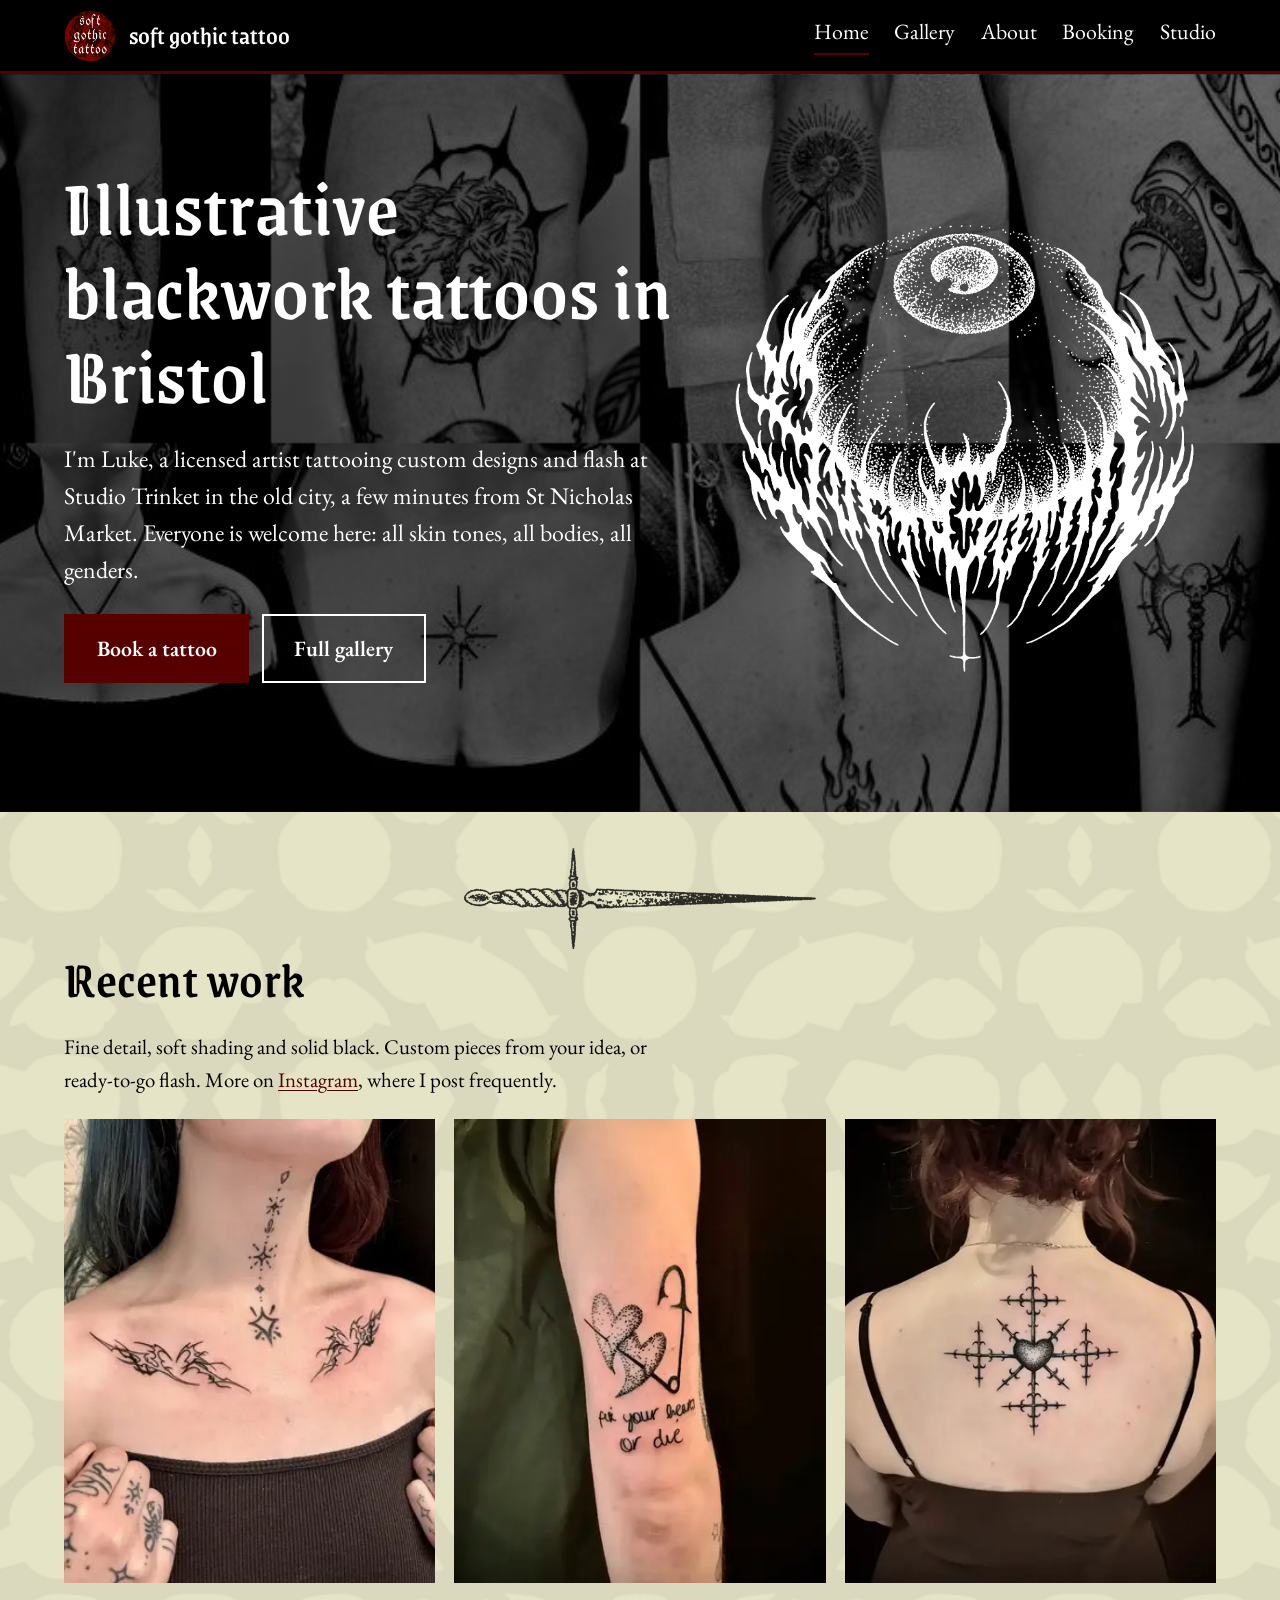
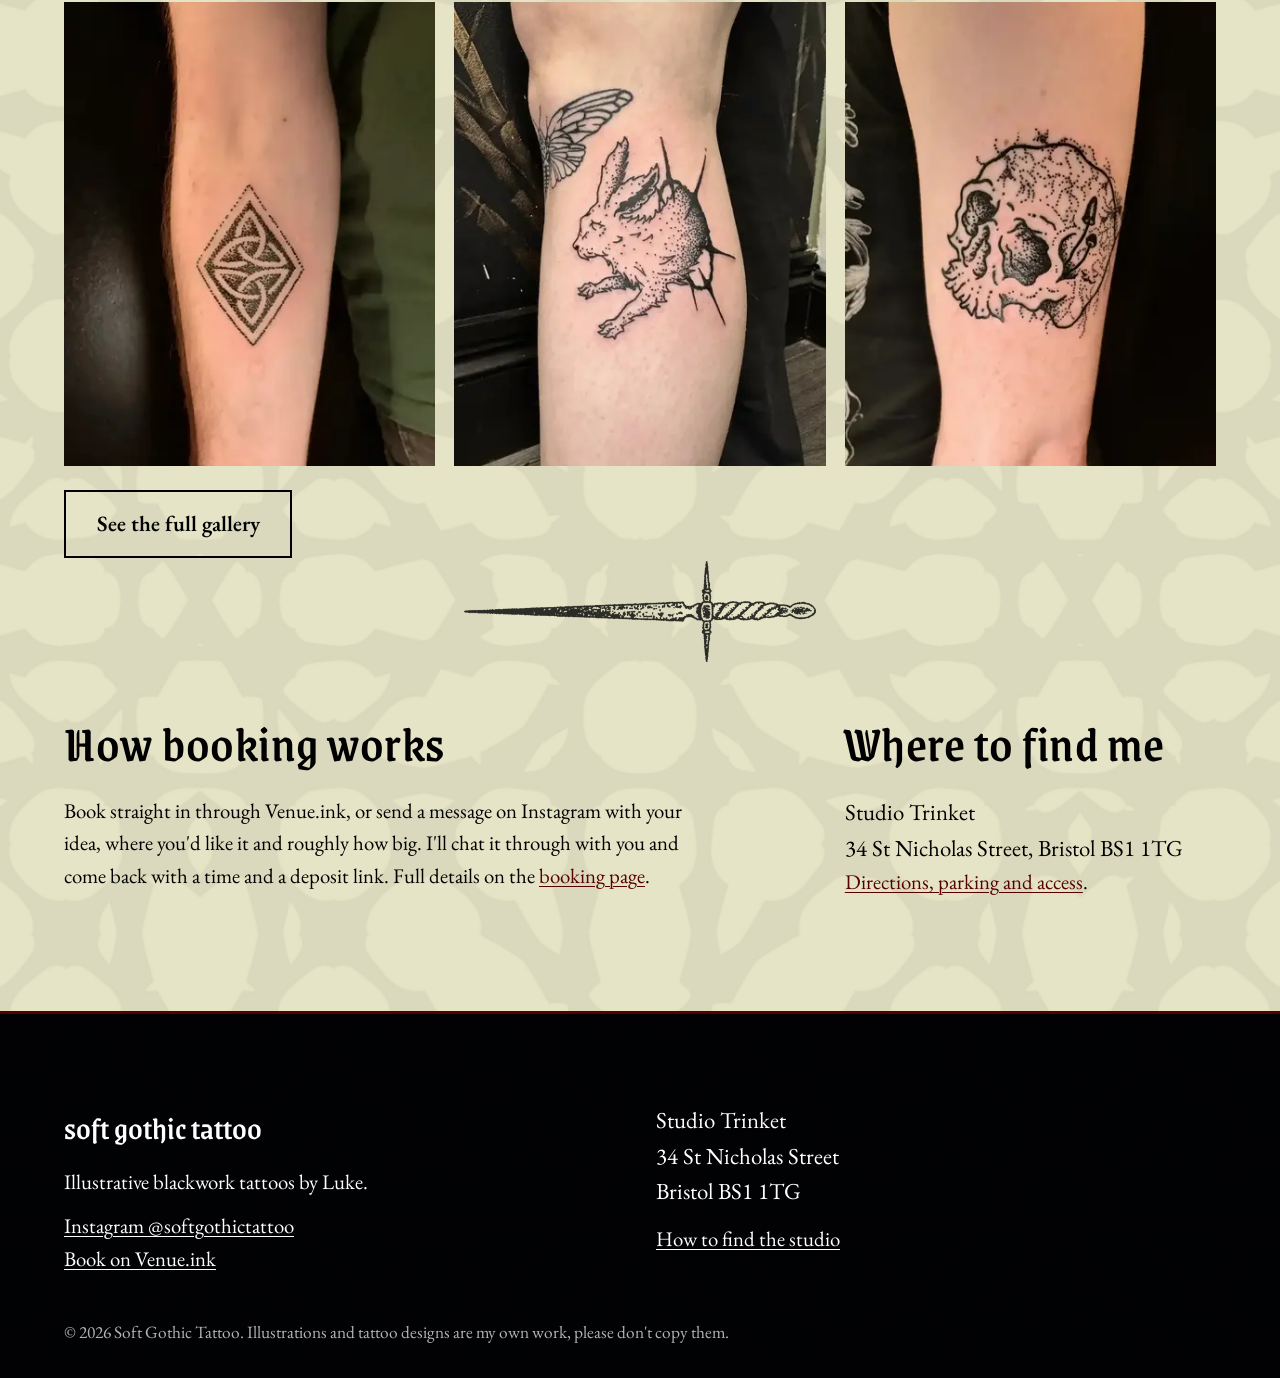
==== commit d1915760: "Licensed back in the hero, without the repetition The awkwardness was the wording, not the position:" ====
--- a/index.html
+++ b/index.html
@@ -35,7 +35,7 @@
   <div class="wrap">
     <div>
       <h1>Illustrative blackwork tattoos in Bristol</h1>
-      <p>I'm Luke. I tattoo custom designs and flash at Studio Trinket in the old city, a few minutes from St Nicholas Market. Everyone is welcome here: all skin tones, all bodies, all genders.</p>
+      <p>I'm Luke, a licensed artist tattooing custom designs and flash at Studio Trinket in the old city, a few minutes from St Nicholas Market. Everyone is welcome here: all skin tones, all bodies, all genders.</p>
       <div class="btn-row">
         <a class="btn" href="https://venue.ink/@softgothictattoo/" target="_blank" rel="noopener">Book a tattoo</a>
         <a class="btn btn-outline" href="gallery/">Full gallery</a>
@@ -74,7 +74,6 @@
     <div>
       <h2>Where to find me</h2>
       <address class="address">Studio Trinket<br>34 St Nicholas Street, Bristol BS1 1TG</address>
-      <p>I'm licensed, and I work from a private studio shared with several artists.</p>
       <p><a href="studio/">Directions, parking and access</a>.</p>
     </div>
   </div>
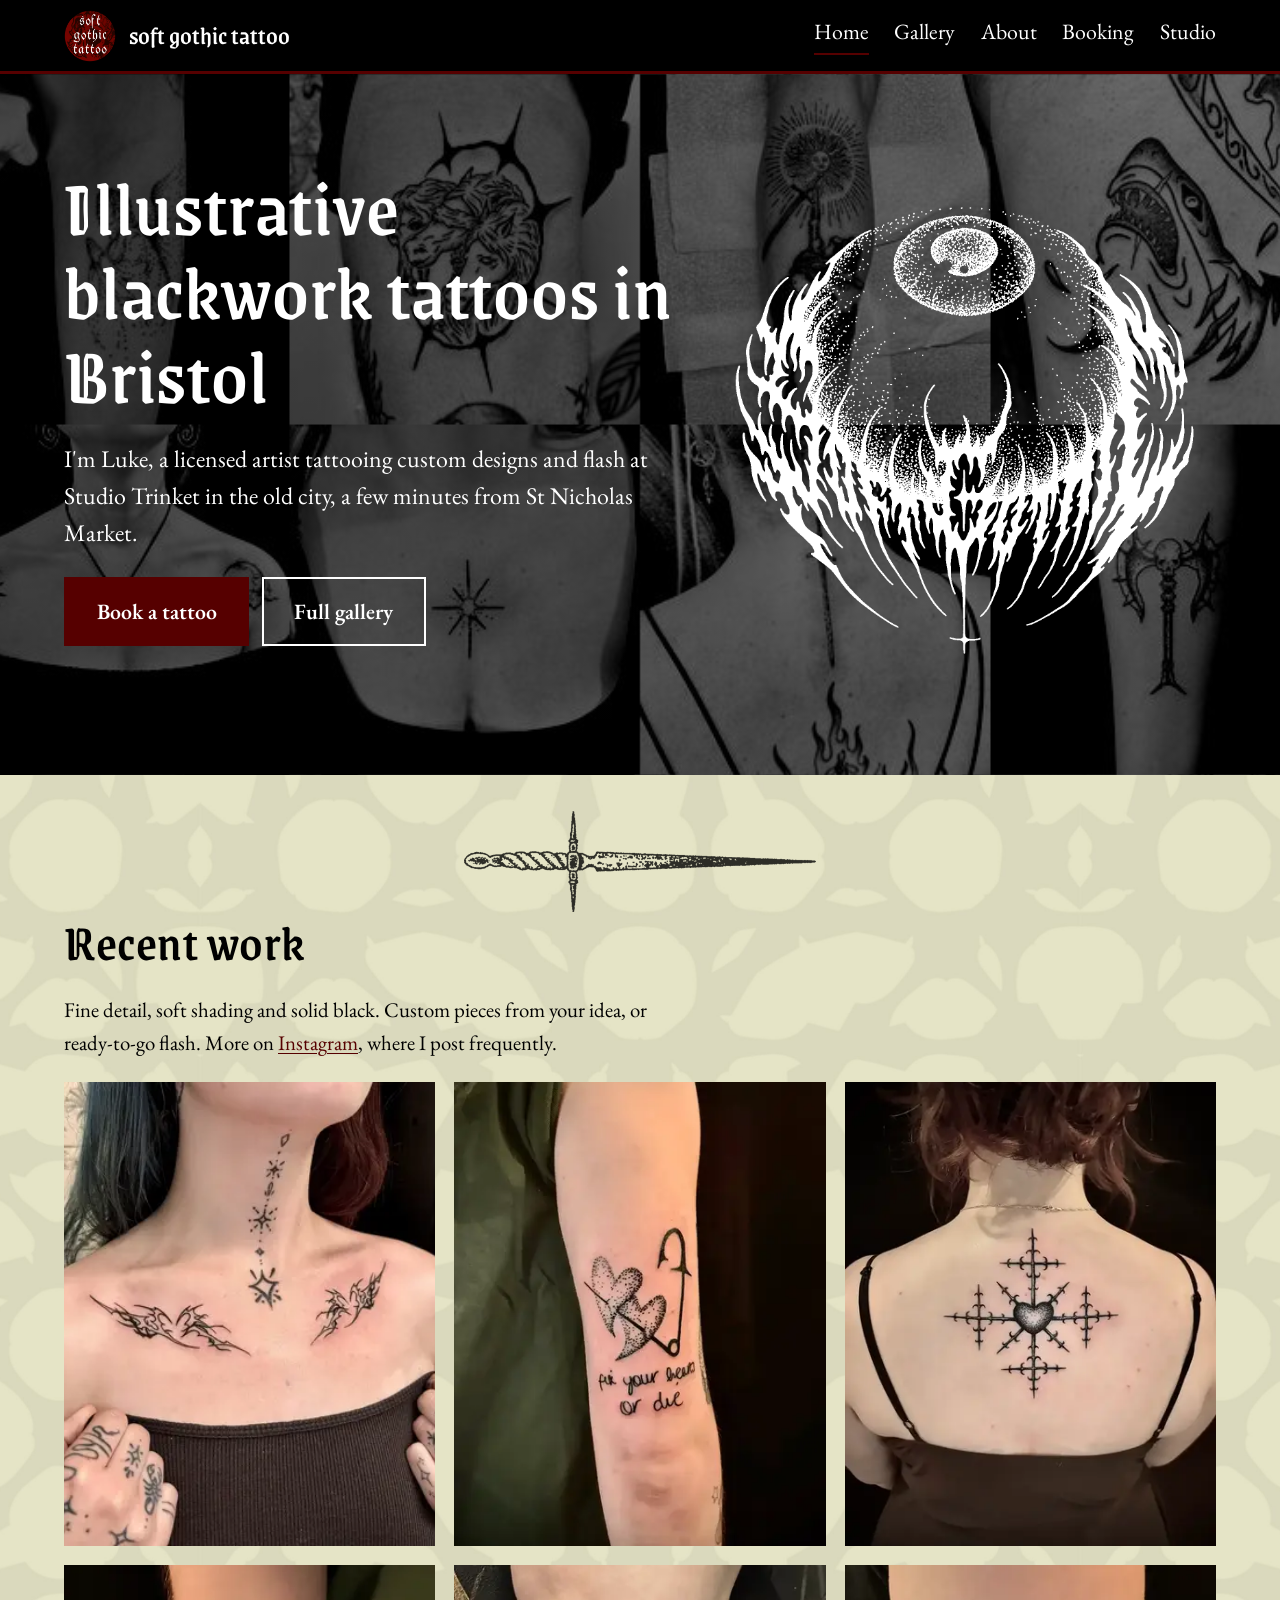
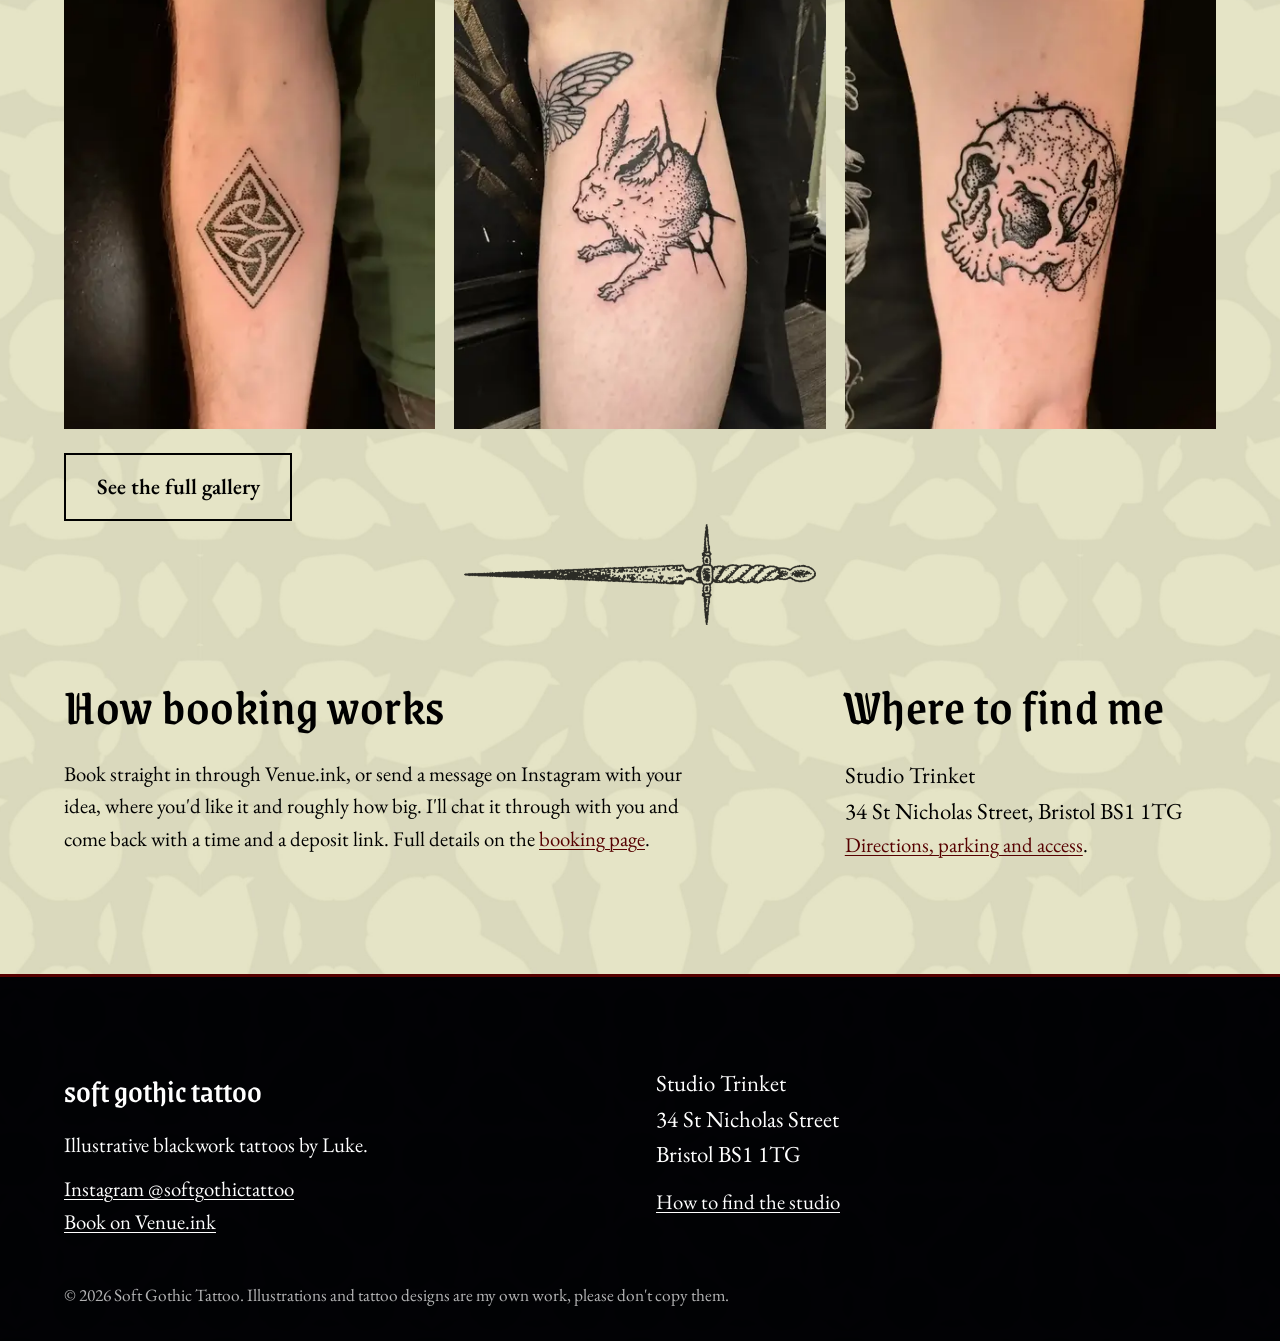
==== commit b12a20bb: "Take the welcome line off the home page Luke asked for this when the gallery introduction was trimme" ====
--- a/index.html
+++ b/index.html
@@ -35,7 +35,7 @@
   <div class="wrap">
     <div>
       <h1>Illustrative blackwork tattoos in Bristol</h1>
-      <p>I'm Luke, a licensed artist tattooing custom designs and flash at Studio Trinket in the old city, a few minutes from St Nicholas Market. Everyone is welcome here: all skin tones, all bodies, all genders.</p>
+      <p>I'm Luke, a licensed artist tattooing custom designs and flash at Studio Trinket in the old city, a few minutes from St Nicholas Market.</p>
       <div class="btn-row">
         <a class="btn" href="https://venue.ink/@softgothictattoo/" target="_blank" rel="noopener">Book a tattoo</a>
         <a class="btn btn-outline" href="gallery/">Full gallery</a>
